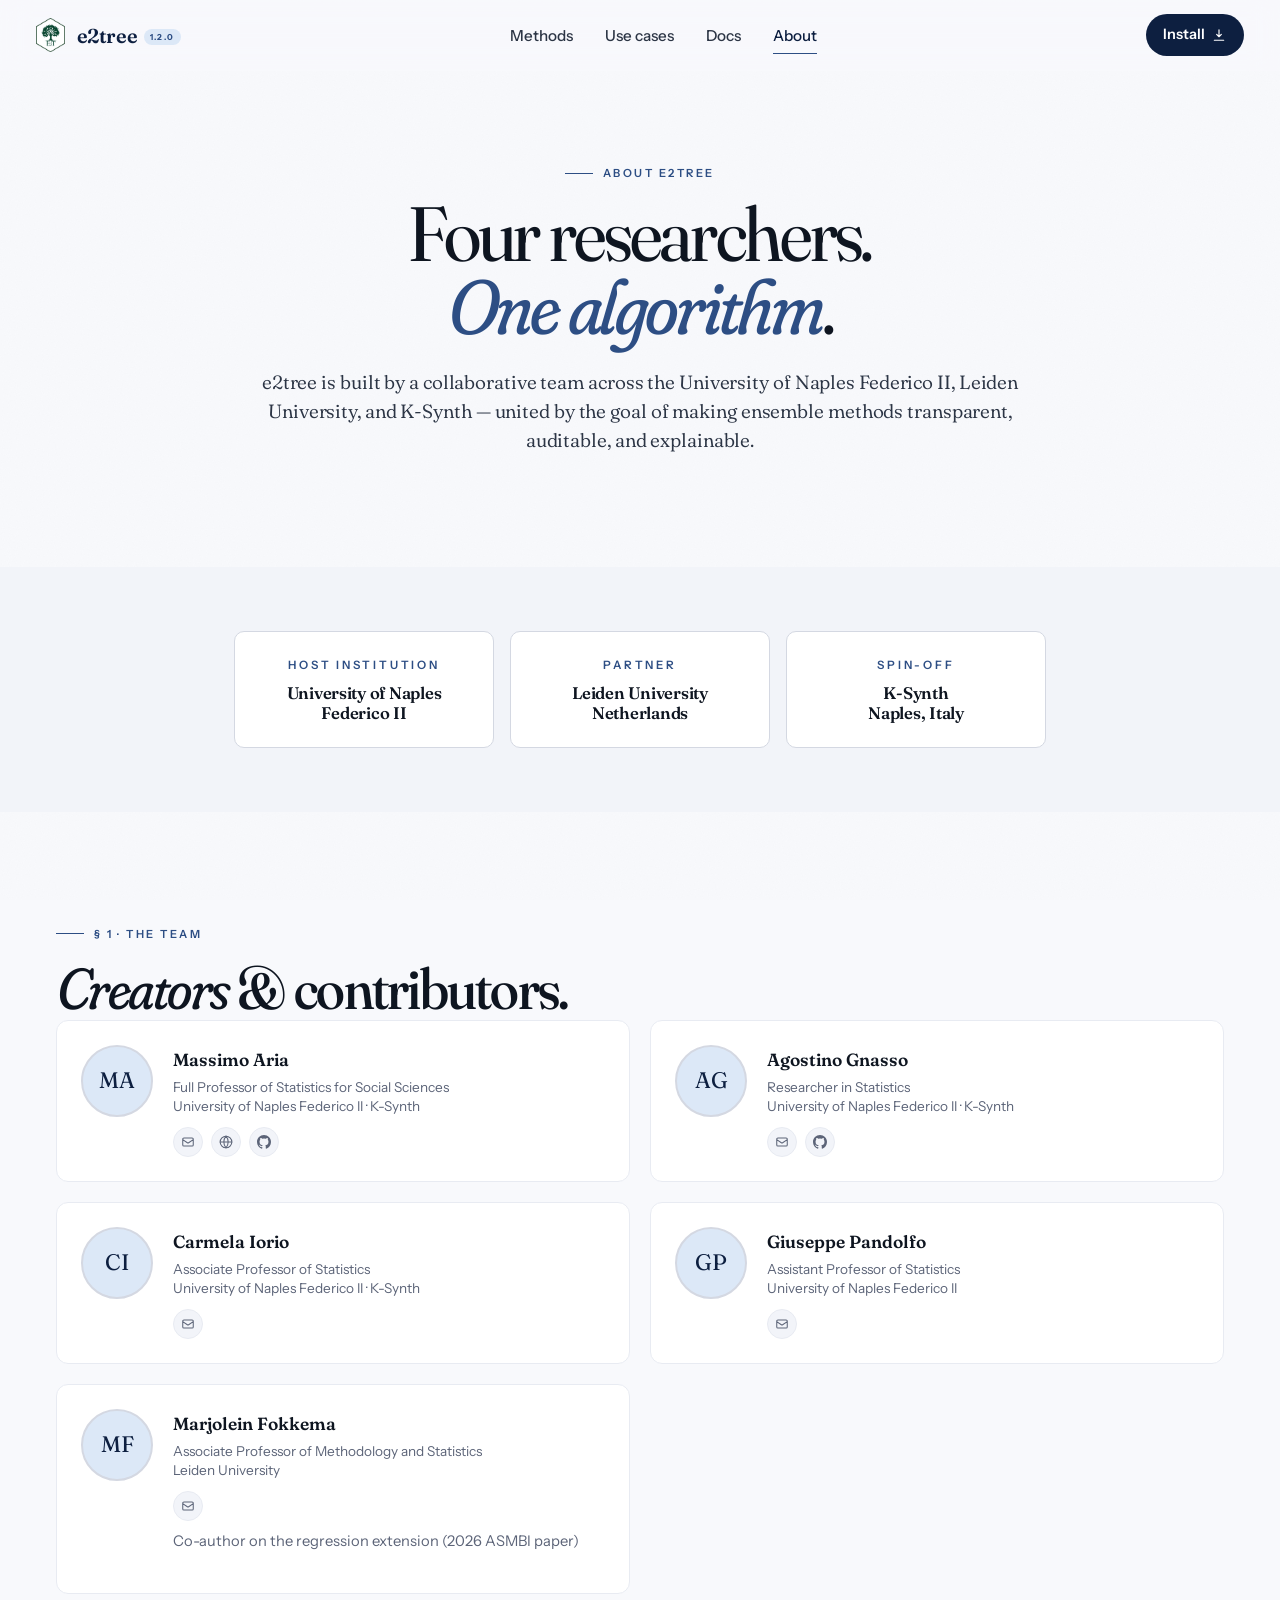
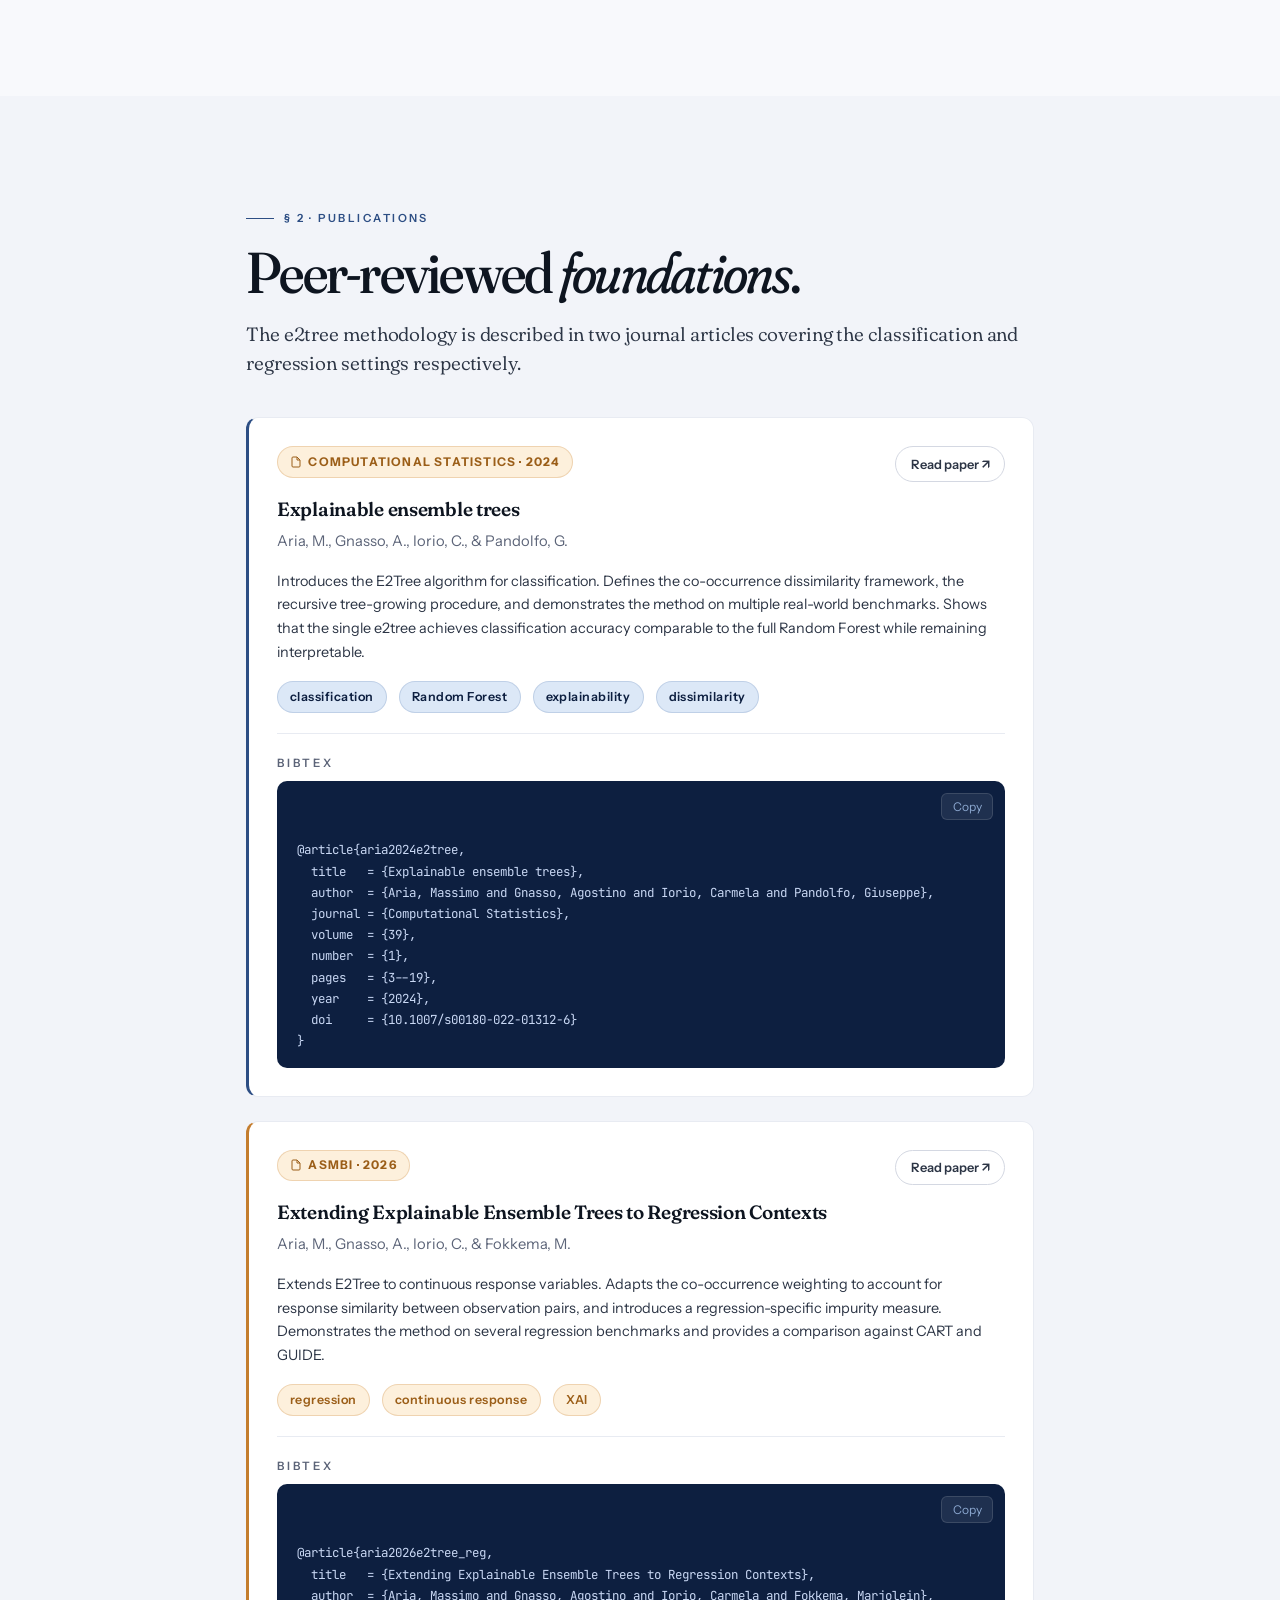
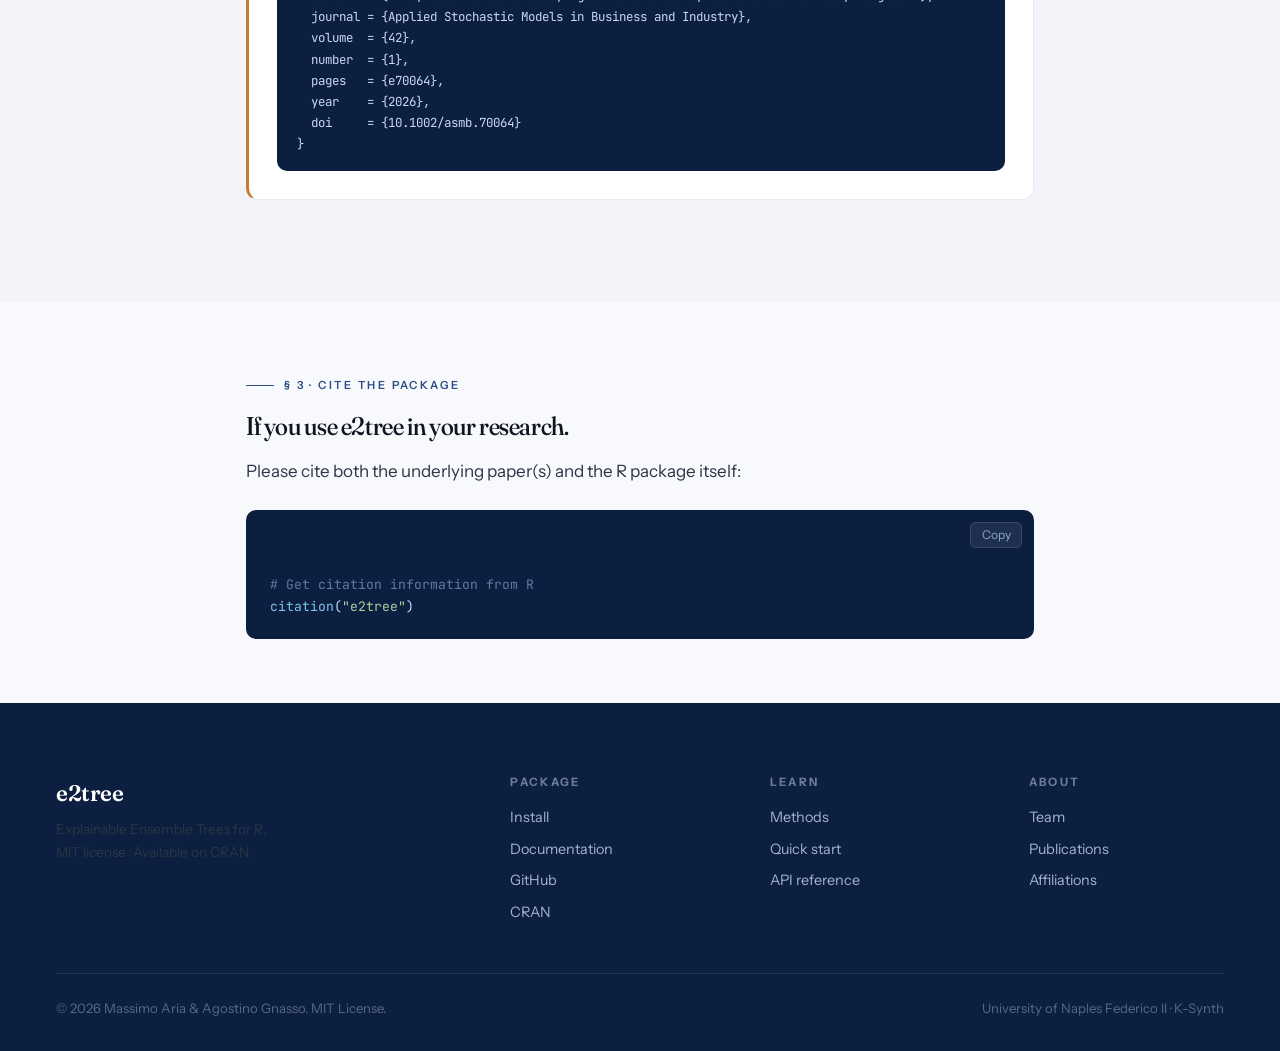
==== about.html @ 9efaf72e "Initial release — e2tree website v1.2.0" ====
<!DOCTYPE html>
<html lang="en">
<head>
  <meta charset="UTF-8">
  <meta name="viewport" content="width=device-width, initial-scale=1.0">
  <title>About · e2tree — Team &amp; Publications</title>
  <meta name="description" content="The team behind e2tree — researchers at the University of Naples Federico II, University of Campania, and K-Synth. Publications in Computational Statistics and ASMBI.">
  <link rel="icon" type="image/png" href="images/e2tree_logo.png">
  <link rel="preconnect" href="https://fonts.googleapis.com">
  <link rel="preconnect" href="https://fonts.gstatic.com" crossorigin>
  <link href="https://fonts.googleapis.com/css2?family=Fraunces:ital,opsz,wght,SOFT@0,9..144,300..700,0..100;1,9..144,300..700,0..100&family=Instrument+Sans:ital,wght@0,400..700;1,400..700&family=JetBrains+Mono:wght@400;500;600&display=swap" rel="stylesheet">
  <link rel="stylesheet" href="css/style.css">
</head>
<body>

<nav class="site-nav" aria-label="Primary">
  <div class="nav-inner">
    <a href="index.html" class="nav-brand">
      <img src="images/e2tree_logo.png" alt="e2tree logo">
      <span class="wordmark">e2tree<sup>1.2.0</sup></span>
    </a>
    <div class="nav-links">
      <a href="methods.html">Methods</a>
      <a href="usecases.html">Use cases</a>
      <a href="documentation.html">Docs</a>
      <a href="about.html">About</a>
    </div>
    <a href="documentation.html#install" class="nav-cta">
      Install
      <svg viewBox="0 0 24 24" fill="none" stroke="currentColor" stroke-width="2" stroke-linecap="round" stroke-linejoin="round"><path d="M12 3v12m0 0l-4-4m4 4l4-4M4 21h16"/></svg>
    </a>
    <button class="nav-burger" aria-label="Open menu" aria-expanded="false">
      <svg width="20" height="20" viewBox="0 0 24 24" fill="none" stroke="currentColor" stroke-width="2" stroke-linecap="round"><path d="M4 7h16M4 12h16M4 17h16"/></svg>
    </button>
  </div>
  <div class="mobile-menu" style="display:none">
    <a href="methods.html">Methods</a>
    <a href="usecases.html">Use cases</a>
    <a href="documentation.html">Docs</a>
    <a href="about.html">About</a>
    <a href="documentation.html#install">Install</a>
  </div>
</nav>

<!-- HERO -->
<section class="hero">
  <div class="container-narrow text-center">
    <span class="kicker fade-in" style="margin: 0 auto;">About e2tree</span>
    <h1 class="display-xl mt-4 fade-in">
      Four researchers.<br>
      <em class="italic-display" style="color:var(--e2-dark); font-weight:400">One algorithm</em>.
    </h1>
    <p class="lede mt-6 fade-in fade-in-delay-1">
      e2tree is built by a collaborative team across the University of Naples Federico&nbsp;II, Leiden University, and K-Synth &mdash; united by the goal of making ensemble methods transparent, auditable, and explainable.
    </p>
  </div>
</section>

<!-- AFFILIATIONS -->
<section id="affiliations" class="section-tight" style="background: var(--paper-warm);">
  <div class="container">
    <div style="display: flex; flex-wrap: wrap; gap: 1rem; justify-content: center;">
      <div class="card-outline text-center fade-in" style="flex: 0 1 260px;">
        <div class="eyebrow" style="color: var(--e2-dark);">Host institution</div>
        <h3 class="mt-2" style="font-family: var(--font-display); font-size: 1.05rem; font-variation-settings:'opsz' 30;">University of Naples<br>Federico II</h3>
      </div>
      <div class="card-outline text-center fade-in fade-in-delay-1" style="flex: 0 1 260px;">
        <div class="eyebrow" style="color: var(--e2-dark);">Partner</div>
        <h3 class="mt-2" style="font-family: var(--font-display); font-size: 1.05rem; font-variation-settings:'opsz' 30;">Leiden University<br>Netherlands</h3>
      </div>
      <div class="card-outline text-center fade-in fade-in-delay-2" style="flex: 0 1 260px;">
        <div class="eyebrow" style="color: var(--e2-dark);">Spin-off</div>
        <h3 class="mt-2" style="font-family: var(--font-display); font-size: 1.05rem; font-variation-settings:'opsz' 30;">K-Synth<br>Naples, Italy</h3>
      </div>
    </div>
  </div>
</section>

<!-- TEAM -->
<section>
  <div class="container">
    <span class="kicker fade-in">§ 1 · The team</span>
    <h2 class="display-lg mt-4 fade-in">
      <em class="italic-display" style="font-weight:400">Creators</em> &amp; contributors.
    </h2>

    <div class="grid grid-2 mt-10" style="gap: 1.25rem;">

      <!-- Massimo Aria -->
      <div class="person fade-in">
        <div class="person-avatar-placeholder">MA</div>
        <div>
          <div class="person-name">Massimo Aria</div>
          <div class="person-role">Full Professor of Statistics for Social Sciences<br>University of Naples Federico II · K-Synth</div>
          <div class="person-links">
            <a href="mailto:aria@unina.it" aria-label="Email">
              <svg viewBox="0 0 24 24" fill="none" stroke="currentColor" stroke-width="1.8" stroke-linecap="round"><path d="M3 8l7.89 5.26a2 2 0 002.22 0L21 8M5 19h14a2 2 0 002-2V7a2 2 0 00-2-2H5a2 2 0 00-2 2v10a2 2 0 002 2z"/></svg>
            </a>
            <a href="https://massimoaria.com" target="_blank" rel="noopener" aria-label="Website">
              <svg viewBox="0 0 24 24" fill="none" stroke="currentColor" stroke-width="1.8" stroke-linecap="round"><circle cx="12" cy="12" r="10"/><path d="M2 12h20M12 2a15.3 15.3 0 010 20M12 2a15.3 15.3 0 000 20"/></svg>
            </a>
            <a href="https://github.com/massimoaria" target="_blank" rel="noopener" aria-label="GitHub">
              <svg viewBox="0 0 24 24" fill="currentColor"><path d="M12 0C5.37 0 0 5.37 0 12c0 5.3 3.44 9.8 8.21 11.4.6.1.82-.26.82-.58v-2.17c-3.34.73-4.04-1.42-4.04-1.42-.55-1.39-1.33-1.76-1.33-1.76-1.09-.75.08-.73.08-.73 1.2.08 1.84 1.24 1.84 1.24 1.07 1.83 2.81 1.3 3.5 1 .11-.78.42-1.3.76-1.6-2.66-.3-5.47-1.33-5.47-5.93 0-1.31.47-2.38 1.24-3.22-.13-.3-.54-1.52.12-3.17 0 0 1.01-.32 3.3 1.23a11.5 11.5 0 016 0c2.29-1.55 3.3-1.23 3.3-1.23.66 1.65.25 2.87.12 3.17.77.84 1.24 1.91 1.24 3.22 0 4.61-2.81 5.62-5.48 5.92.43.37.82 1.1.82 2.22v3.29c0 .32.22.7.83.58C20.56 21.8 24 17.3 24 12 24 5.37 18.63 0 12 0z"/></svg>
            </a>
          </div>
        </div>
      </div>

      <!-- Agostino Gnasso -->
      <div class="person fade-in fade-in-delay-1">
        <div class="person-avatar-placeholder">AG</div>
        <div>
          <div class="person-name">Agostino Gnasso</div>
          <div class="person-role">Researcher in Statistics<br>University of Naples Federico II · K-Synth</div>
          <div class="person-links">
            <a href="mailto:gn.agostino@gmail.com" aria-label="Email">
              <svg viewBox="0 0 24 24" fill="none" stroke="currentColor" stroke-width="1.8" stroke-linecap="round"><path d="M3 8l7.89 5.26a2 2 0 002.22 0L21 8M5 19h14a2 2 0 002-2V7a2 2 0 00-2-2H5a2 2 0 00-2 2v10a2 2 0 002 2z"/></svg>
            </a>
            <a href="https://github.com/agostinognasso" target="_blank" rel="noopener" aria-label="GitHub">
              <svg viewBox="0 0 24 24" fill="currentColor"><path d="M12 0C5.37 0 0 5.37 0 12c0 5.3 3.44 9.8 8.21 11.4.6.1.82-.26.82-.58v-2.17c-3.34.73-4.04-1.42-4.04-1.42-.55-1.39-1.33-1.76-1.33-1.76-1.09-.75.08-.73.08-.73 1.2.08 1.84 1.24 1.84 1.24 1.07 1.83 2.81 1.3 3.5 1 .11-.78.42-1.3.76-1.6-2.66-.3-5.47-1.33-5.47-5.93 0-1.31.47-2.38 1.24-3.22-.13-.3-.54-1.52.12-3.17 0 0 1.01-.32 3.3 1.23a11.5 11.5 0 016 0c2.29-1.55 3.3-1.23 3.3-1.23.66 1.65.25 2.87.12 3.17.77.84 1.24 1.91 1.24 3.22 0 4.61-2.81 5.62-5.48 5.92.43.37.82 1.1.82 2.22v3.29c0 .32.22.7.83.58C20.56 21.8 24 17.3 24 12 24 5.37 18.63 0 12 0z"/></svg>
            </a>
          </div>
        </div>
      </div>

      <!-- Carmela Iorio -->
      <div class="person fade-in">
        <div class="person-avatar-placeholder">CI</div>
        <div>
          <div class="person-name">Carmela Iorio</div>
          <div class="person-role">Associate Professor of Statistics<br>University of Naples Federico II · K-Synth</div>
          <div class="person-links">
            <a href="#" aria-label="Email">
              <svg viewBox="0 0 24 24" fill="none" stroke="currentColor" stroke-width="1.8" stroke-linecap="round"><path d="M3 8l7.89 5.26a2 2 0 002.22 0L21 8M5 19h14a2 2 0 002-2V7a2 2 0 00-2-2H5a2 2 0 00-2 2v10a2 2 0 002 2z"/></svg>
            </a>
          </div>
        </div>
      </div>

      <!-- Giuseppe Pandolfo (classification paper) -->
      <div class="person fade-in fade-in-delay-1">
        <div class="person-avatar-placeholder">GP</div>
        <div>
          <div class="person-name">Giuseppe Pandolfo</div>
          <div class="person-role">Assistant Professor of Statistics<br>University of Naples Federico II</div>
          <div class="person-links">
            <a href="#" aria-label="Email">
              <svg viewBox="0 0 24 24" fill="none" stroke="currentColor" stroke-width="1.8" stroke-linecap="round"><path d="M3 8l7.89 5.26a2 2 0 002.22 0L21 8M5 19h14a2 2 0 002-2V7a2 2 0 00-2-2H5a2 2 0 00-2 2v10a2 2 0 002 2z"/></svg>
            </a>
          </div>
        </div>
      </div>

      <!-- Marjolein Fokkema (regression paper) -->
      <div class="person fade-in">
        <div class="person-avatar-placeholder">MF</div>
        <div>
          <div class="person-name">Marjolein Fokkema</div>
          <div class="person-role">Associate Professor of Methodology and Statistics<br>Leiden University</div>
          <div class="person-links">
            <a href="#" aria-label="Email">
              <svg viewBox="0 0 24 24" fill="none" stroke="currentColor" stroke-width="1.8" stroke-linecap="round"><path d="M3 8l7.89 5.26a2 2 0 002.22 0L21 8M5 19h14a2 2 0 002-2V7a2 2 0 00-2-2H5a2 2 0 00-2 2v10a2 2 0 002 2z"/></svg>
            </a>
          </div>
          <p class="small mt-2" style="color: var(--ink-muted);">Co-author on the regression extension (2026 ASMBI paper)</p>
        </div>
      </div>

    </div>
  </div>
</section>

<!-- PUBLICATIONS -->
<section id="papers" style="background: var(--paper-warm);">
  <div class="container-narrow">
    <span class="kicker fade-in">§ 2 · Publications</span>
    <h2 class="display-lg mt-4 fade-in">
      Peer-reviewed <em class="italic-display" style="font-weight:400">foundations</em>.
    </h2>
    <p class="lede mt-4 fade-in fade-in-delay-1">
      The e2tree methodology is described in two journal articles covering the classification and regression settings respectively.
    </p>

    <div style="margin-top: 2.5rem; display: flex; flex-direction: column; gap: 1.5rem;">

      <!-- Paper 1 -->
      <div class="card fade-in" style="border-left: 3px solid var(--e2-dark);">
        <div class="flex justify-between items-start" style="flex-wrap: wrap; gap: 1rem;">
          <span class="paper-badge">
            <svg width="12" height="12" viewBox="0 0 24 24" fill="none" stroke="currentColor" stroke-width="2"><path d="M14 2H6a2 2 0 0 0-2 2v16a2 2 0 0 0 2 2h12a2 2 0 0 0 2-2V8z"/><path d="M14 2v6h6"/></svg>
            Computational Statistics · 2024
          </span>
          <a href="https://doi.org/10.1007/s00180-022-01312-6" target="_blank" rel="noopener" class="btn btn-ghost" style="padding: .4rem .9rem; font-size: .8rem;">
            Read paper ↗
          </a>
        </div>
        <h3 class="mt-4" style="font-family: var(--font-display); font-size: 1.2rem; font-variation-settings:'opsz' 30, 'SOFT' 40;">Explainable ensemble trees</h3>
        <p class="mt-2" style="font-size: .92rem; color: var(--ink-muted);">Aria, M., Gnasso, A., Iorio, C., &amp; Pandolfo, G.</p>
        <p class="mt-3" style="font-size: .9rem;">
          Introduces the E2Tree algorithm for classification. Defines the co-occurrence dissimilarity framework, the recursive tree-growing procedure, and demonstrates the method on multiple real-world benchmarks. Shows that the single e2tree achieves classification accuracy comparable to the full Random Forest while remaining interpretable.
        </p>
        <div class="flex gap-3 mt-4" style="flex-wrap: wrap;">
          <span class="pill">classification</span>
          <span class="pill">Random Forest</span>
          <span class="pill">explainability</span>
          <span class="pill">dissimilarity</span>
        </div>
        <div style="margin-top: 1.25rem; padding-top: 1.25rem; border-top: 1px solid var(--rule-soft);">
          <div class="eyebrow">BibTeX</div>
          <div class="code-block" style="margin-top: .5rem; padding: 1rem 1.25rem; font-size: .78rem;">
            <button class="copy-btn">Copy</button>
@article{aria2024e2tree,
  title   = {Explainable ensemble trees},
  author  = {Aria, Massimo and Gnasso, Agostino and Iorio, Carmela and Pandolfo, Giuseppe},
  journal = {Computational Statistics},
  volume  = {39},
  number  = {1},
  pages   = {3--19},
  year    = {2024},
  doi     = {10.1007/s00180-022-01312-6}
}</div>
        </div>
      </div>

      <!-- Paper 2 -->
      <div class="card fade-in fade-in-delay-1" style="border-left: 3px solid var(--amber);">
        <div class="flex justify-between items-start" style="flex-wrap: wrap; gap: 1rem;">
          <span class="paper-badge">
            <svg width="12" height="12" viewBox="0 0 24 24" fill="none" stroke="currentColor" stroke-width="2"><path d="M14 2H6a2 2 0 0 0-2 2v16a2 2 0 0 0 2 2h12a2 2 0 0 0 2-2V8z"/><path d="M14 2v6h6"/></svg>
            ASMBI · 2026
          </span>
          <a href="#" target="_blank" rel="noopener" class="btn btn-ghost" style="padding: .4rem .9rem; font-size: .8rem;">
            Read paper ↗
          </a>
        </div>
        <h3 class="mt-4" style="font-family: var(--font-display); font-size: 1.2rem; font-variation-settings:'opsz' 30, 'SOFT' 40;">Extending Explainable Ensemble Trees to Regression Contexts</h3>
        <p class="mt-2" style="font-size: .92rem; color: var(--ink-muted);">Aria, M., Gnasso, A., Iorio, C., &amp; Fokkema, M.</p>
        <p class="mt-3" style="font-size: .9rem;">
          Extends E2Tree to continuous response variables. Adapts the co-occurrence weighting to account for response similarity between observation pairs, and introduces a regression-specific impurity measure. Demonstrates the method on several regression benchmarks and provides a comparison against CART and GUIDE.
        </p>
        <div class="flex gap-3 mt-4" style="flex-wrap: wrap;">
          <span class="pill pill-amber">regression</span>
          <span class="pill pill-amber">continuous response</span>
          <span class="pill pill-amber">XAI</span>
        </div>
        <div style="margin-top: 1.25rem; padding-top: 1.25rem; border-top: 1px solid var(--rule-soft);">
          <div class="eyebrow">BibTeX</div>
          <div class="code-block" style="margin-top: .5rem; padding: 1rem 1.25rem; font-size: .78rem;">
            <button class="copy-btn">Copy</button>
@article{aria2026e2tree_reg,
  title   = {Extending Explainable Ensemble Trees to Regression Contexts},
  author  = {Aria, Massimo and Gnasso, Agostino and Iorio, Carmela and Fokkema, Marjolein},
  journal = {Applied Stochastic Models in Business and Industry},
  volume  = {42},
  number  = {1},
  pages   = {e70064},
  year    = {2026},
  doi     = {10.1002/asmb.70064}
}</div>
        </div>
      </div>

    </div>
  </div>
</section>

<!-- CITE THE SOFTWARE -->
<section class="section-tight">
  <div class="container-narrow">
    <span class="kicker fade-in">§ 3 · Cite the package</span>
    <h2 class="display-sm mt-4 fade-in">If you use e2tree in your research.</h2>
    <p class="mt-4 fade-in fade-in-delay-1">Please cite both the underlying paper(s) and the R package itself:</p>
    <div class="code-block mt-6 fade-in fade-in-delay-2" style="font-size: .82rem; padding: 1.25rem 1.5rem;">
      <button class="copy-btn">Copy</button>
<span class="comment"># Get citation information from R</span>
<span class="fn">citation</span>(<span class="str">"e2tree"</span>)</div>
  </div>
</section>

<!-- FOOTER -->
<footer>
  <div class="container">
    <div class="footer-grid">
      <div class="footer-brand">
        <div class="wordmark">e2tree</div>
        <p class="footer-tagline">Explainable Ensemble Trees for R.<br>MIT license · Available on CRAN.</p>
      </div>
      <div class="footer-col">
        <h4>Package</h4>
        <ul>
          <li><a href="documentation.html#install">Install</a></li>
          <li><a href="documentation.html">Documentation</a></li>
          <li><a href="https://github.com/massimoaria/e2tree" target="_blank" rel="noopener">GitHub</a></li>
          <li><a href="https://cran.r-project.org/package=e2tree" target="_blank" rel="noopener">CRAN</a></li>
        </ul>
      </div>
      <div class="footer-col">
        <h4>Learn</h4>
        <ul>
          <li><a href="methods.html">Methods</a></li>
          <li><a href="documentation.html#quickstart">Quick start</a></li>
          <li><a href="documentation.html#api">API reference</a></li>
        </ul>
      </div>
      <div class="footer-col">
        <h4>About</h4>
        <ul>
          <li><a href="about.html">Team</a></li>
          <li><a href="#papers">Publications</a></li>
          <li><a href="#affiliations">Affiliations</a></li>
        </ul>
      </div>
    </div>
    <div class="footer-bottom">
      <span>&copy; 2026 Massimo Aria &amp; Agostino Gnasso. MIT License.</span>
      <span>University of Naples Federico II · K-Synth</span>
    </div>
  </div>
</footer>

<script src="js/main.js"></script>
</body>
</html>
---- css/style.css ----
/* ===========================================================
   e2tree — design system
   Scholarly editorial palette, distinct from TALL
   =========================================================== */

:root {
  /* Slate / indigo — e2tree signature */
  --e2: #4a6fa5;
  --e2-dark: #2d4e84;
  --e2-deep: #0d1f40;
  --e2-soft: #dce8f7;
  --e2-tint: #f0f5fc;

  /* Warm amber accent */
  --amber: #c47d2e;
  --amber-dark: #9b5e18;
  --amber-soft: #fdf0dc;
  --amber-tint: #fef8ee;

  /* Editorial neutrals */
  --ink: #0e1520;
  --ink-soft: #2c3545;
  --ink-muted: #5c6478;
  --rule: #d4d8e2;
  --rule-soft: #e8ebf2;

  /* Paper — cooler tone than TALL */
  --paper: #f8f9fc;
  --paper-warm: #f2f4f9;
  --paper-deep: #e4e8f0;
  --surface: #ffffff;

  /* Type */
  --font-display: "Fraunces", "Cormorant Garamond", Georgia, serif;
  --font-body: "Instrument Sans", "Figtree", -apple-system, BlinkMacSystemFont, sans-serif;
  --font-mono: "JetBrains Mono", "IBM Plex Mono", ui-monospace, monospace;

  --ease: cubic-bezier(.22,.61,.36,1);
}

/* ===========================================================
   RESET + BASE
   =========================================================== */
*, *::before, *::after { box-sizing: border-box; }

html {
  scroll-behavior: smooth;
  -webkit-font-smoothing: antialiased;
  -moz-osx-font-smoothing: grayscale;
  text-rendering: optimizeLegibility;
}

body {
  margin: 0;
  background: var(--paper);
  color: var(--ink);
  font-family: var(--font-body);
  font-size: 17px;
  line-height: 1.65;
  overflow-x: hidden;
}

body::before {
  content: "";
  position: fixed;
  inset: 0;
  pointer-events: none;
  z-index: 1;
  opacity: .25;
  mix-blend-mode: multiply;
  background-image: url("data:image/svg+xml;utf8,<svg xmlns='http://www.w3.org/2000/svg' width='220' height='220'><filter id='n'><feTurbulence type='fractalNoise' baseFrequency='0.85' numOctaves='2' stitchTiles='stitch'/><feColorMatrix values='0 0 0 0 0.05  0 0 0 0 0.08  0 0 0 0 0.15  0 0 0 0.05 0'/></filter><rect width='100%25' height='100%25' filter='url(%23n)'/></svg>");
}

main, section, nav, footer, header { position: relative; z-index: 2; }

img { max-width: 100%; height: auto; display: block; }

a { color: var(--e2-dark); text-decoration: none; transition: color .2s var(--ease); }
a:hover { color: var(--e2-deep); }

/* ===========================================================
   TYPOGRAPHY
   =========================================================== */
h1, h2, h3, h4 {
  font-family: var(--font-display);
  color: var(--ink);
  margin: 0;
  letter-spacing: -0.015em;
}

h1 { font-weight: 400; font-variation-settings: "opsz" 144, "SOFT" 30; line-height: 1.02; }
h2 { font-weight: 500; font-variation-settings: "opsz" 96, "SOFT" 40; line-height: 1.08; }
h3 { font-weight: 600; font-variation-settings: "opsz" 48, "SOFT" 50; line-height: 1.2; }
h4 { font-weight: 600; font-variation-settings: "opsz" 14, "SOFT" 50; line-height: 1.3; }

.display-xl {
  font-size: clamp(2.8rem, 6vw, 6rem);
  font-weight: 400;
  line-height: .95;
  letter-spacing: -0.035em;
}
.display-lg { font-size: clamp(2.2rem, 4.5vw, 4rem); line-height: 1.05; letter-spacing: -0.03em; }
.display-md { font-size: clamp(1.8rem, 3vw, 2.8rem); line-height: 1.1; letter-spacing: -0.02em; }
.display-sm { font-size: clamp(1.4rem, 2vw, 1.9rem); line-height: 1.2; }

.italic-display {
  font-style: italic;
  font-variation-settings: "opsz" 144, "SOFT" 100;
}

.kicker {
  display: inline-flex;
  align-items: center;
  gap: .6rem;
  font-family: var(--font-body);
  font-size: .7rem;
  font-weight: 600;
  letter-spacing: .22em;
  text-transform: uppercase;
  color: var(--e2-dark);
}
.kicker::before {
  content: "";
  width: 28px;
  height: 1px;
  background: var(--e2-dark);
}

.eyebrow {
  display: block;
  font-family: var(--font-body);
  font-size: .72rem;
  font-weight: 600;
  letter-spacing: .24em;
  text-transform: uppercase;
  color: var(--ink-muted);
  margin-bottom: .5rem;
}

.lede {
  font-family: var(--font-display);
  font-size: clamp(1.1rem, 1.5vw, 1.35rem);
  font-weight: 350;
  font-variation-settings: "opsz" 30, "SOFT" 50;
  line-height: 1.5;
  color: var(--ink-soft);
  letter-spacing: -0.005em;
}

p { margin: 0 0 1rem; color: var(--ink-soft); }
p.muted { color: var(--ink-muted); }
.small { font-size: .92rem; color: var(--ink-muted); }

.drop-cap::first-letter {
  font-family: var(--font-display);
  font-size: 4.5em;
  float: left;
  line-height: .85;
  padding: .18em .12em 0 0;
  color: var(--e2-deep);
  font-weight: 500;
  font-variation-settings: "opsz" 144, "SOFT" 30;
}

/* ===========================================================
   LAYOUT
   =========================================================== */
.container { max-width: 1240px; margin: 0 auto; padding: 0 clamp(1.25rem, 3vw, 2.25rem); }
.container-narrow { max-width: 860px; margin: 0 auto; padding: 0 clamp(1.25rem, 3vw, 2.25rem); }
.container-wide { max-width: 1480px; margin: 0 auto; padding: 0 clamp(1.25rem, 3vw, 2.25rem); }

.grid { display: grid; gap: clamp(1.5rem, 3vw, 2.5rem); }
.grid-2 { grid-template-columns: repeat(2, minmax(0, 1fr)); }
.grid-3 { grid-template-columns: repeat(3, minmax(0, 1fr)); }
.grid-4 { grid-template-columns: repeat(4, minmax(0, 1fr)); }
.grid-12 { grid-template-columns: repeat(12, minmax(0, 1fr)); }

@media (max-width: 960px) {
  .grid-2, .grid-3, .grid-4 { grid-template-columns: 1fr; }
  .grid-12 { grid-template-columns: repeat(6, minmax(0, 1fr)); }
}
@media (max-width: 640px) {
  .grid-12 { grid-template-columns: 1fr; }
}

.flex { display: flex; }
.flex-col { flex-direction: column; }
.items-center { align-items: center; }
.items-start { align-items: flex-start; }
.justify-center { justify-content: center; }
.justify-between { justify-content: space-between; }
.gap-2 { gap: .5rem; } .gap-3 { gap: .75rem; } .gap-4 { gap: 1rem; }
.gap-6 { gap: 1.5rem; } .gap-8 { gap: 2rem; }

.text-center { text-align: center; }

.mt-0 { margin-top: 0; } .mt-2 { margin-top: .5rem; } .mt-4 { margin-top: 1rem; }
.mt-6 { margin-top: 1.5rem; } .mt-8 { margin-top: 2rem; } .mt-12 { margin-top: 3rem; }
.mb-0 { margin-bottom: 0; } .mb-2 { margin-bottom: .5rem; } .mb-4 { margin-bottom: 1rem; }
.mb-6 { margin-bottom: 1.5rem; } .mb-8 { margin-bottom: 2rem; } .mb-12 { margin-bottom: 3rem; }

section { padding: clamp(4rem, 8vw, 7rem) 0; position: relative; }
.section-tight { padding: clamp(2.5rem, 5vw, 4rem) 0; }

/* ===========================================================
   NAVBAR
   =========================================================== */
.site-nav {
  position: fixed;
  inset: 0 0 auto 0;
  z-index: 50;
  background: rgba(248, 249, 252, 0.72);
  backdrop-filter: saturate(140%) blur(14px);
  -webkit-backdrop-filter: saturate(140%) blur(14px);
  border-bottom: 1px solid transparent;
  transition: background .35s var(--ease), border-color .35s var(--ease), box-shadow .35s var(--ease);
}
.site-nav.scrolled {
  background: rgba(248, 249, 252, 0.94);
  border-bottom-color: var(--rule);
  box-shadow: 0 8px 40px -30px rgba(13, 31, 64, 0.3);
}
.nav-rule { display: none; }
.nav-inner {
  max-width: 1480px;
  margin: 0 auto;
  padding: .9rem clamp(1.25rem, 3vw, 2.25rem);
  display: flex;
  align-items: center;
  justify-content: space-between;
  gap: 2rem;
}
.nav-brand {
  display: inline-flex;
  align-items: center;
  gap: .7rem;
  color: var(--ink);
}
.nav-brand img { height: 34px; width: auto; }
.nav-brand .wordmark {
  font-family: var(--font-display);
  font-weight: 600;
  font-size: 1.25rem;
  letter-spacing: -0.02em;
  color: var(--e2-deep);
}
.nav-brand .wordmark sup {
  font-size: .52rem;
  font-family: var(--font-body);
  font-weight: 700;
  letter-spacing: .15em;
  color: var(--e2-dark);
  background: var(--e2-soft);
  padding: .18rem .4rem;
  border-radius: 999px;
  margin-left: .4rem;
  vertical-align: middle;
}
.nav-links { display: flex; align-items: center; gap: 2rem; }
.nav-links a {
  color: var(--ink-soft);
  font-size: .95rem;
  font-weight: 500;
  position: relative;
  padding: .3rem 0;
}
.nav-links a::after {
  content: "";
  position: absolute;
  left: 0; right: 100%;
  bottom: -2px;
  height: 1px;
  background: var(--e2-dark);
  transition: right .3s var(--ease);
}
.nav-links a:hover { color: var(--e2-deep); }
.nav-links a:hover::after,
.nav-links a.active::after { right: 0; }
.nav-links a.active { color: var(--e2-deep); }

.nav-cta {
  display: inline-flex;
  align-items: center;
  gap: .45rem;
  font-size: .9rem;
  font-weight: 600;
  padding: .55rem 1.1rem;
  border-radius: 999px;
  background: var(--e2-deep);
  color: #fff;
  transition: background .2s var(--ease), transform .2s var(--ease);
}
.nav-cta:hover { background: var(--e2-dark); color: #fff; transform: translateY(-1px); }
.nav-cta svg { width: 14px; height: 14px; }

.nav-burger {
  display: none;
  background: none;
  border: none;
  cursor: pointer;
  color: var(--ink-soft);
  padding: .4rem;
}

.mobile-menu {
  padding: 1rem clamp(1.25rem, 3vw, 2.25rem);
  background: var(--paper);
  border-top: 1px solid var(--rule-soft);
  display: flex;
  flex-direction: column;
  gap: .2rem;
}
.mobile-menu a {
  padding: .6rem 0;
  font-weight: 500;
  color: var(--ink-soft);
  border-bottom: 1px solid var(--rule-soft);
  font-size: 1rem;
}

@media (max-width: 820px) {
  .nav-links { display: none; }
  .nav-burger { display: flex; }
  .nav-cta { display: none; }
}

/* ===========================================================
   HERO
   =========================================================== */
.hero {
  padding-top: clamp(6rem, 12vw, 10rem);
  padding-bottom: clamp(4rem, 8vw, 6rem);
}

/* ===========================================================
   BUTTONS
   =========================================================== */
.btn {
  display: inline-flex;
  align-items: center;
  gap: .5rem;
  padding: .85rem 1.6rem;
  border-radius: 999px;
  font-size: .95rem;
  font-weight: 600;
  font-family: var(--font-body);
  cursor: pointer;
  border: none;
  transition: all .2s var(--ease);
  text-decoration: none;
}
.btn svg { width: 16px; height: 16px; flex-shrink: 0; }

.btn-primary {
  background: var(--e2-deep);
  color: #fff;
}
.btn-primary:hover { background: var(--e2-dark); color: #fff; transform: translateY(-2px); box-shadow: 0 8px 20px -8px rgba(13,31,64,.4); }

.btn-amber {
  background: var(--amber);
  color: #fff;
}
.btn-amber:hover { background: var(--amber-dark); color: #fff; transform: translateY(-2px); box-shadow: 0 8px 20px -8px rgba(196,125,46,.35); }

.btn-ghost {
  background: transparent;
  color: var(--ink-soft);
  border: 1.5px solid var(--rule);
}
.btn-ghost:hover { border-color: var(--e2-dark); color: var(--e2-deep); transform: translateY(-1px); }

/* ===========================================================
   PILLS / TAGS
   =========================================================== */
.pill {
  display: inline-block;
  padding: .3rem .75rem;
  border-radius: 999px;
  font-size: .78rem;
  font-weight: 600;
  letter-spacing: .04em;
  background: var(--e2-soft);
  color: var(--e2-deep);
  border: 1px solid rgba(74, 111, 165, 0.2);
}
.pill-amber {
  background: var(--amber-soft);
  color: var(--amber-dark);
  border-color: rgba(196, 125, 46, 0.25);
}

/* ===========================================================
   CARDS
   =========================================================== */
.card {
  background: var(--surface);
  border: 1px solid var(--rule-soft);
  border-radius: 12px;
  padding: 1.75rem;
  transition: box-shadow .25s var(--ease), transform .25s var(--ease);
}
.card:hover { box-shadow: 0 12px 40px -20px rgba(13,31,64,.12); transform: translateY(-2px); }

.card-outline {
  background: var(--surface);
  border: 1.5px solid var(--rule);
  border-radius: 10px;
  padding: 1.5rem;
}

/* ===========================================================
   HERO STATS
   =========================================================== */
.hero-stats {
  display: grid;
  grid-template-columns: 1fr 1fr;
  gap: 1px;
  background: var(--rule);
  border: 1px solid var(--rule);
  border-radius: 14px;
  overflow: hidden;
}
.stat {
  background: var(--surface);
  padding: 1.5rem 1.75rem;
}
.stat:nth-child(1) { border-radius: 13px 0 0 0; }
.stat:nth-child(2) { border-radius: 0 13px 0 0; }
.stat:nth-child(3) { border-radius: 0 0 0 13px; }
.stat:nth-child(4) { border-radius: 0 0 13px 0; }
.stat-num {
  font-family: var(--font-display);
  font-size: clamp(2rem, 4vw, 2.8rem);
  font-weight: 500;
  line-height: 1;
  color: var(--e2-deep);
  font-variation-settings: "opsz" 80, "SOFT" 20;
  letter-spacing: -0.04em;
}
.stat-label {
  font-size: .9rem;
  font-weight: 600;
  color: var(--ink);
  margin-top: .35rem;
}
.stat-sub {
  font-size: .78rem;
  color: var(--ink-muted);
  margin-top: .2rem;
}

/* ===========================================================
   METHOD MODULES
   =========================================================== */
.module {
  display: flex;
  gap: 1.5rem;
  padding: 1.5rem 0;
  border-top: 1px solid var(--rule-soft);
  align-items: flex-start;
}
.module:last-child { border-bottom: 1px solid var(--rule-soft); }
.module-num {
  font-family: var(--font-mono);
  font-size: .78rem;
  font-weight: 600;
  color: var(--e2-dark);
  background: var(--e2-soft);
  padding: .3rem .55rem;
  border-radius: 6px;
  flex-shrink: 0;
  margin-top: .15rem;
  letter-spacing: .05em;
}
.module-title {
  font-family: var(--font-body);
  font-size: 1rem;
  font-weight: 700;
  color: var(--ink);
  margin: 0 0 .35rem;
}
.module-desc {
  font-size: .92rem;
  color: var(--ink-soft);
  margin: 0 0 .6rem;
}
.module-tags { display: flex; flex-wrap: wrap; gap: .4rem; }

/* ===========================================================
   FIGURES
   =========================================================== */
.figure {
  margin: 0;
  border: 1px solid var(--rule-soft);
  border-radius: 12px;
  overflow: hidden;
  background: var(--surface);
}
.figure img { cursor: zoom-in; transition: transform .4s var(--ease); }
.figure img:hover { transform: scale(1.01); }
.figcaption {
  padding: .9rem 1.25rem;
  font-size: .82rem;
  color: var(--ink-muted);
  border-top: 1px solid var(--rule-soft);
  line-height: 1.55;
}
.fig-frame {
  border: 1px solid var(--rule-soft);
  border-radius: 12px;
  overflow: hidden;
  background: var(--surface);
}

/* ===========================================================
   CODE BLOCK
   =========================================================== */
.code-block {
  background: var(--e2-deep);
  color: #c9d8f4;
  border-radius: 10px;
  padding: 1.5rem 1.75rem;
  font-family: var(--font-mono);
  font-size: .85rem;
  line-height: 1.7;
  overflow-x: auto;
  position: relative;
  white-space: pre;
}
.code-block .comment { color: #5f7a9e; }
.code-block .fn { color: #7cc5e8; }
.code-block .str { color: #a8d4a0; }
.code-block .num { color: #f0c484; }
.code-block .kw { color: #d4a8e0; }
.code-block .copy-btn {
  position: absolute;
  top: .75rem;
  right: .75rem;
  background: rgba(255,255,255,.08);
  border: 1px solid rgba(255,255,255,.12);
  color: #8ca8d0;
  font-family: var(--font-body);
  font-size: .75rem;
  padding: .3rem .65rem;
  border-radius: 6px;
  cursor: pointer;
  transition: background .2s;
}
.code-block .copy-btn:hover { background: rgba(255,255,255,.15); color: #c9d8f4; }

/* ===========================================================
   TIMELINE / WORKFLOW STEPS
   =========================================================== */
.step-list { list-style: none; padding: 0; margin: 0; }
.step-item {
  display: flex;
  gap: 1.5rem;
  padding: 1.5rem 0;
  border-top: 1px solid var(--rule-soft);
  align-items: flex-start;
}
.step-item:last-child { border-bottom: 1px solid var(--rule-soft); }
.step-badge {
  width: 36px;
  height: 36px;
  border-radius: 50%;
  background: var(--e2-deep);
  color: #fff;
  display: flex;
  align-items: center;
  justify-content: center;
  font-family: var(--font-mono);
  font-size: .78rem;
  font-weight: 700;
  flex-shrink: 0;
  margin-top: .1rem;
}
.step-title {
  font-weight: 700;
  color: var(--ink);
  font-size: 1rem;
  margin-bottom: .3rem;
}
.step-desc { font-size: .93rem; color: var(--ink-soft); margin: 0; }

/* ===========================================================
   PERSON CARDS
   =========================================================== */
.person {
  display: flex;
  gap: 1.25rem;
  align-items: flex-start;
  padding: 1.5rem;
  background: var(--surface);
  border: 1px solid var(--rule-soft);
  border-radius: 12px;
}
.person-avatar {
  width: 72px;
  height: 72px;
  border-radius: 50%;
  object-fit: cover;
  flex-shrink: 0;
  border: 2px solid var(--rule);
}
.person-avatar-placeholder {
  width: 72px;
  height: 72px;
  border-radius: 50%;
  background: var(--e2-soft);
  display: flex;
  align-items: center;
  justify-content: center;
  font-family: var(--font-display);
  font-size: 1.4rem;
  color: var(--e2-deep);
  flex-shrink: 0;
  border: 2px solid var(--rule);
}
.person-name {
  font-family: var(--font-display);
  font-weight: 600;
  font-variation-settings: "opsz" 30, "SOFT" 50;
  font-size: 1.1rem;
  color: var(--ink);
  margin-bottom: .25rem;
}
.person-role {
  font-size: .85rem;
  color: var(--ink-muted);
  line-height: 1.45;
}
.person-links {
  display: flex;
  gap: .5rem;
  margin-top: .6rem;
}
.person-links a {
  display: flex;
  align-items: center;
  justify-content: center;
  width: 30px;
  height: 30px;
  border-radius: 50%;
  background: var(--paper-warm);
  border: 1px solid var(--rule-soft);
  color: var(--ink-muted);
  transition: all .2s;
}
.person-links a:hover { background: var(--e2-soft); color: var(--e2-deep); border-color: var(--e2-soft); }
.person-links svg { width: 14px; height: 14px; }

/* ===========================================================
   CITATION BOX
   =========================================================== */
.citation {
  background: var(--surface);
  border: 1px solid var(--rule-soft);
  border-left: 3px solid var(--e2-dark);
  border-radius: 0 8px 8px 0;
  padding: 1.4rem 1.6rem;
  font-size: .9rem;
  color: var(--ink-soft);
  line-height: 1.7;
}
.citation strong { color: var(--ink); }
.citation a { color: var(--e2-dark); text-decoration: underline; text-decoration-color: rgba(74,111,165,.35); }

/* ===========================================================
   INTERACTIVE TREE VISUALIZER
   =========================================================== */
.tree-viz-wrap {
  background: var(--e2-deep);
  border-radius: 16px;
  padding: clamp(1.5rem, 4vw, 2.5rem);
  overflow: hidden;
  position: relative;
}
.tree-viz-label {
  font-family: var(--font-body);
  font-size: .7rem;
  font-weight: 700;
  letter-spacing: .18em;
  text-transform: uppercase;
  color: rgba(201,216,244,.5);
  margin-bottom: 1rem;
}
.tree-viz {
  width: 100%;
  display: block;
}

.forest-container {
  display: flex;
  gap: .5rem;
  align-items: flex-end;
  overflow: hidden;
}
.mini-tree {
  flex: 1;
  opacity: 0;
  transform: translateY(10px);
  transition: opacity .4s, transform .4s;
}
.mini-tree.show { opacity: 1; transform: none; }

/* Arrow between forest and e2tree */
.distill-arrow {
  display: flex;
  align-items: center;
  justify-content: center;
  gap: .75rem;
  padding: 1rem 0;
  color: rgba(201,216,244,.7);
  font-size: .8rem;
  font-weight: 600;
  letter-spacing: .08em;
}
.distill-arrow svg { width: 28px; height: 28px; animation: pulse-arrow 2s ease-in-out infinite; }

@keyframes pulse-arrow {
  0%, 100% { transform: translateX(0); opacity: .7; }
  50% { transform: translateX(4px); opacity: 1; }
}

/* The large e2tree SVG */
.e2tree-svg-wrap {
  opacity: 0;
  transform: scale(0.97);
  transition: opacity .6s .2s var(--ease), transform .6s .2s var(--ease);
}
.e2tree-svg-wrap.show { opacity: 1; transform: scale(1); }

/* node & edge styles inside SVG */
.tree-edge { stroke: rgba(201,216,244,.25); stroke-width: 1.5; fill: none; }
.tree-node-inner { stroke: rgba(201,216,244,.4); stroke-width: 1.2; fill: rgba(74,111,165,.35); }
.tree-node-leaf { fill: rgba(196,125,46,.45); stroke: rgba(240,180,100,.5); stroke-width: 1.2; }
.tree-node-text { fill: #c9d8f4; font-family: "JetBrains Mono", monospace; font-size: 9px; text-anchor: middle; dominant-baseline: middle; }
.tree-node-text-sm { font-size: 7.5px; }

/* highlight on hover */
.tree-node-inner:hover, .tree-node-leaf:hover { filter: brightness(1.3); cursor: default; }

/* ===========================================================
   INTERACTIVE DEMO CONTROLS
   =========================================================== */
.demo-controls {
  display: flex;
  flex-wrap: wrap;
  gap: .6rem;
  margin-top: 1rem;
}
.demo-btn {
  padding: .45rem 1rem;
  border-radius: 999px;
  background: rgba(255,255,255,.08);
  border: 1px solid rgba(255,255,255,.15);
  color: rgba(201,216,244,.8);
  font-family: var(--font-body);
  font-size: .8rem;
  font-weight: 600;
  cursor: pointer;
  transition: all .2s;
}
.demo-btn:hover, .demo-btn.active { background: var(--e2); border-color: var(--e2); color: #fff; }

/* ===========================================================
   VERSION TAG
   =========================================================== */
.version-tag {
  display: inline-flex;
  align-items: center;
  gap: .5rem;
  font-size: .8rem;
  font-weight: 600;
  color: var(--e2-dark);
  background: var(--e2-tint);
  border: 1px solid var(--e2-soft);
  padding: .3rem .8rem;
  border-radius: 999px;
}
.version-tag .dot {
  width: 6px;
  height: 6px;
  border-radius: 50%;
  background: var(--e2-dark);
  animation: blink 2.5s ease-in-out infinite;
}
@keyframes blink { 0%, 100% { opacity: 1; } 50% { opacity: .3; } }

/* ===========================================================
   PAPER / PUBLICATION SECTION
   =========================================================== */
.paper-badge {
  display: inline-flex;
  align-items: center;
  gap: .4rem;
  font-size: .75rem;
  font-weight: 700;
  letter-spacing: .1em;
  text-transform: uppercase;
  color: var(--amber-dark);
  background: var(--amber-soft);
  border: 1px solid rgba(196,125,46,.25);
  padding: .3rem .75rem;
  border-radius: 999px;
}

/* ===========================================================
   FOOTER
   =========================================================== */
footer {
  background: var(--e2-deep);
  color: rgba(201, 216, 244, 0.7);
  padding: clamp(3rem, 6vw, 4.5rem) 0 2rem;
}
footer a { color: rgba(201, 216, 244, 0.8); }
footer a:hover { color: #fff; }
.footer-brand .wordmark {
  font-family: var(--font-display);
  font-size: 1.4rem;
  font-weight: 600;
  color: #fff;
  letter-spacing: -0.02em;
}
.footer-tagline { font-size: .85rem; margin-top: .4rem; }
.footer-col h4 {
  font-family: var(--font-body);
  font-size: .72rem;
  font-weight: 700;
  letter-spacing: .2em;
  text-transform: uppercase;
  color: rgba(201,216,244,.5);
  margin-bottom: 1rem;
}
.footer-col ul { list-style: none; padding: 0; margin: 0; display: flex; flex-direction: column; gap: .5rem; }
.footer-col li { font-size: .9rem; }
.footer-bottom {
  margin-top: 3rem;
  padding-top: 1.5rem;
  border-top: 1px solid rgba(201,216,244,.1);
  font-size: .82rem;
  color: rgba(201,216,244,.4);
  display: flex;
  justify-content: space-between;
  flex-wrap: wrap;
  gap: .75rem;
}
.footer-grid {
  display: grid;
  grid-template-columns: 2fr 1fr 1fr 1fr;
  gap: clamp(2rem, 5vw, 4rem);
}
@media (max-width: 820px) {
  .footer-grid { grid-template-columns: 1fr 1fr; }
}
@media (max-width: 500px) {
  .footer-grid { grid-template-columns: 1fr; }
}

/* ===========================================================
   FADE IN ANIMATIONS
   =========================================================== */
.fade-in {
  opacity: 0;
  transform: translateY(18px);
  transition: opacity .65s var(--ease), transform .65s var(--ease);
}
.fade-in.visible { opacity: 1; transform: none; }
.fade-in-delay-1 { transition-delay: .1s; }
.fade-in-delay-2 { transition-delay: .2s; }
.fade-in-delay-3 { transition-delay: .3s; }

/* ===========================================================
   LIGHTBOX
   =========================================================== */
.lightbox {
  position: fixed;
  inset: 0;
  z-index: 200;
  background: rgba(13, 31, 64, 0.88);
  backdrop-filter: blur(10px);
  display: flex;
  align-items: center;
  justify-content: center;
  padding: 2rem;
  opacity: 0;
  pointer-events: none;
  transition: opacity .3s var(--ease);
}
.lightbox.open { opacity: 1; pointer-events: all; }
body.lightbox-open { overflow: hidden; }
.lightbox-content {
  max-width: min(90vw, 1000px);
  max-height: 85vh;
  display: flex;
  flex-direction: column;
  background: var(--surface);
  border-radius: 12px;
  overflow: hidden;
}
.lightbox-content img { width: 100%; max-height: 70vh; object-fit: contain; }
.lightbox-caption { padding: .9rem 1.25rem; font-size: .82rem; color: var(--ink-muted); }
.lightbox-close {
  position: fixed;
  top: 1.5rem;
  right: 1.5rem;
  background: rgba(255,255,255,.12);
  border: 1px solid rgba(255,255,255,.2);
  border-radius: 50%;
  width: 40px; height: 40px;
  display: flex; align-items: center; justify-content: center;
  cursor: pointer;
  color: #fff;
  transition: background .2s;
}
.lightbox-close svg { width: 18px; height: 18px; }
.lightbox-close:hover { background: rgba(255,255,255,.2); }
.lightbox-hint { position: fixed; bottom: 1.5rem; left: 50%; transform: translateX(-50%); font-size: .78rem; color: rgba(255,255,255,.45); }
.lightbox-hint kbd { background: rgba(255,255,255,.15); padding: .1rem .4rem; border-radius: 4px; font-family: var(--font-mono); }

/* ===========================================================
   UTILITY
   =========================================================== */
.sec-sep { width: 40px; height: 2px; background: var(--e2-dark); margin: 1.25rem 0; display: block; border: none; }
.divider { border: none; border-top: 1px solid var(--rule-soft); margin: 0; }
.hero-grid { display: grid; grid-template-columns: 1fr 480px; gap: clamp(2rem, 5vw, 5rem); align-items: center; }
@media (max-width: 1024px) { .hero-grid { grid-template-columns: 1fr; } .hero-stats { max-width: 520px; } }

/* ===========================================================
   MATH EQUATIONS (KaTeX)
   =========================================================== */
.math-block {
  background: var(--surface);
  border: 1px solid var(--rule-soft);
  border-radius: 10px;
  padding: 1.25rem 1.75rem;
  margin: 1.5rem 0;
  overflow-x: auto;
  text-align: center;
}
.math-block .katex { font-size: 1.15em; }
.math-inline .katex { font-size: 1em; }
.math-block + p { margin-top: 0; }

/* ===========================================================
   CANVAS EXPLAIN PANEL
   =========================================================== */
#tree-explain {
  display: none;
  background: #0c1a30;
  border: 1px solid rgba(124,197,232,0.25);
  border-radius: 10px;
  padding: 1.1rem 1.4rem;
  margin-top: .75rem;
  font-size: .88rem;
  line-height: 1.6;
  transition: opacity .3s;
  opacity: 0;
}
#tree-explain.active { display: block; opacity: 1; }
.explain-rule { color: rgba(200,225,255,0.92); margin-bottom: .4rem; font-family: var(--font-mono); font-size: .82rem; }
.explain-label { font-size: .65rem; font-weight: 700; letter-spacing: .15em; text-transform: uppercase; color: rgba(124,197,232,0.8); display: block; margin-bottom: .2rem; }
.explain-verdict { font-family: var(--font-display); font-size: 1.1rem; font-weight: 600; font-variation-settings: "opsz" 30; margin: .5rem 0; }
.explain-detail { color: rgba(201,220,248,0.88); font-size: .85rem; margin: 0; }

/* ===========================================================
   USE CASES PAGE
   =========================================================== */

/* SVG interactive tree */
.uc-tree-container {
  background: var(--e2-deep);
  border-radius: 16px;
  padding: clamp(1.5rem, 3vw, 2.5rem);
  overflow-x: auto;
}
#uc-tree-svg {
  display: block;
  width: 100%;
  min-width: 700px;
  height: auto;
}

/* SVG element styles (applied via JS class toggling) */
.tree-edge {
  stroke: rgba(74,111,165,0.4);
  stroke-width: 1.5;
  fill: none;
  transition: stroke .25s, stroke-width .25s;
}
.tree-edge.edge-active {
  stroke: rgba(124,197,232,0.9);
  stroke-width: 2.5;
  filter: drop-shadow(0 0 4px rgba(124,197,232,0.6));
}

.tree-node-g .node-rect-internal {
  fill: rgba(22,50,100,0.85);
  stroke: rgba(100,150,220,0.5);
  stroke-width: 1.2;
  transition: fill .2s, filter .2s;
}
.tree-node-g:hover .node-rect-internal,
.tree-node-g.node-active .node-rect-internal {
  fill: rgba(40,80,150,0.95);
  stroke: rgba(124,197,232,0.9);
  stroke-width: 1.8;
  filter: drop-shadow(0 0 8px rgba(124,197,232,0.4));
}

.node-leaf-low { fill: rgba(18,80,50,0.85); stroke: rgba(60,200,100,0.6); stroke-width: 1.2; transition: filter .2s, stroke-width .2s; }
.node-leaf-high { fill: rgba(80,18,18,0.85); stroke: rgba(220,70,60,0.6); stroke-width: 1.2; transition: filter .2s, stroke-width .2s; }
.node-leaf-mod  { fill: rgba(90,60,10,0.85); stroke: rgba(230,160,40,0.6); stroke-width: 1.2; transition: filter .2s, stroke-width .2s; }

.leaf-node:hover .node-leaf-low,
.tree-node-g.node-active .node-leaf-low { filter: drop-shadow(0 0 8px rgba(60,200,100,0.5)); stroke-width: 2; }
.leaf-node:hover .node-leaf-high,
.tree-node-g.node-active .node-leaf-high { filter: drop-shadow(0 0 8px rgba(220,70,60,0.5)); stroke-width: 2; }
.leaf-node:hover .node-leaf-mod,
.tree-node-g.node-active .node-leaf-mod  { filter: drop-shadow(0 0 8px rgba(230,160,40,0.5)); stroke-width: 2; }

.node-text-main { fill: #d4e8f8; font-family: "Instrument Sans", sans-serif; font-size: 11px; font-weight: 700; text-anchor: middle; dominant-baseline: middle; pointer-events: none; }
.node-text-sub  { fill: rgba(180,210,240,0.65); font-family: "JetBrains Mono", monospace; font-size: 9px; text-anchor: middle; dominant-baseline: middle; pointer-events: none; }
.node-text-leaf { fill: #ffffff; font-family: "Instrument Sans", sans-serif; font-size: 10.5px; font-weight: 700; text-anchor: middle; dominant-baseline: middle; pointer-events: none; }
.node-text-leaf-sub { font-size: 8px; font-weight: 400; fill: rgba(255,255,255,0.6); font-family: "JetBrains Mono", monospace; text-anchor: middle; dominant-baseline: middle; pointer-events: none; }
.edge-label { fill: rgba(140,170,210,0.55); font-family: "Instrument Sans", sans-serif; font-size: 8px; font-weight: 700; text-anchor: middle; pointer-events: none; }
.edge-label.active { fill: rgba(180,220,255,0.9); }

/* Profile buttons */
.profile-btn {
  padding: .55rem 1.1rem;
  border-radius: 999px;
  background: rgba(255,255,255,.06);
  border: 1.5px solid rgba(255,255,255,.12);
  color: rgba(201,216,244,.75);
  font-family: var(--font-body);
  font-size: .82rem;
  font-weight: 600;
  cursor: pointer;
  transition: all .2s;
  white-space: nowrap;
}
.profile-btn:hover { background: rgba(74,111,165,.3); border-color: rgba(124,197,232,.4); color: #fff; }
.profile-btn.active { background: var(--e2); border-color: var(--e2); color: #fff; }
.profile-btn.high-risk.active { background: rgba(180,50,40,.7); border-color: rgba(220,80,60,.7); }
.profile-btn.mod-risk.active  { background: rgba(150,100,20,.7); border-color: rgba(230,160,40,.7); }

/* Explain panel for use cases — targets all three IDs */
[id^="uc-explain-panel"] {
  background: #0c1a30;
  border: 1px solid rgba(124,197,232,0.22);
  border-radius: 12px;
  padding: 1.5rem 1.75rem;
  min-height: 120px;
  transition: opacity .3s;
  opacity: 0;
  margin-top: 1rem;
}
[id^="uc-explain-panel"].active { opacity: 1; }
.uc-panel-label { font-size: .65rem; font-weight: 700; letter-spacing: .18em; text-transform: uppercase; color: rgba(124,197,232,0.8); display: block; margin-bottom: .3rem; }
.uc-panel-rule { font-family: var(--font-mono); font-size: .84rem; color: rgba(200,225,255,0.92); margin-bottom: .75rem; }
.uc-panel-verdict {
  display: inline-block;
  font-family: var(--font-display);
  font-size: 1.15rem;
  font-weight: 600;
  font-variation-settings: "opsz" 30;
  padding: .3rem .9rem;
  border-radius: 999px;
  border: 1px solid;
  margin-bottom: .75rem;
}
.uc-panel-detail { font-size: .88rem; color: rgba(201,220,248,0.88); margin: 0; line-height: 1.65; }

/* Case study cards */
.case-badge {
  display: inline-flex;
  align-items: center;
  gap: .4rem;
  font-size: .72rem;
  font-weight: 700;
  letter-spacing: .12em;
  text-transform: uppercase;
  padding: .28rem .7rem;
  border-radius: 999px;
  background: var(--e2-soft);
  color: var(--e2-deep);
  border: 1px solid rgba(74,111,165,.25);
  margin-bottom: 1rem;
  display: inline-flex;
}
.case-badge.amber { background: var(--amber-soft); color: var(--amber-dark); border-color: rgba(196,125,46,.3); }
.case-badge.slate { background: #eee8f8; color: #4a2a80; border-color: rgba(100,60,180,.25); }

/* Comparison table */
.compare-table { width: 100%; border-collapse: collapse; font-size: .9rem; margin-top: 1.5rem; }
.compare-table th {
  text-align: left;
  padding: .7rem 1rem;
  font-size: .7rem;
  font-weight: 700;
  letter-spacing: .18em;
  text-transform: uppercase;
  color: var(--ink-muted);
  border-bottom: 2px solid var(--rule);
  background: var(--paper-warm);
}
.compare-table th:first-child { border-radius: 8px 0 0 0; }
.compare-table th:last-child { border-radius: 0 8px 0 0; }
.compare-table td { padding: .75rem 1rem; border-bottom: 1px solid var(--rule-soft); color: var(--ink-soft); vertical-align: middle; }
.compare-table tr:last-child td { border-bottom: none; }
.compare-table tr:hover td { background: var(--e2-tint); }
.compare-table td:first-child { font-weight: 700; color: var(--ink); }
.check { color: #22aa66; font-size: 1.1rem; }
.cross { color: #cc4433; font-size: 1.1rem; }
.partial { color: #cc8822; font-size: 1.1rem; }
.hl-row td { background: var(--e2-tint); border-left: 3px solid var(--e2-dark); }
.hl-row td:first-child { color: var(--e2-deep); }

/* Step annotation (use cases inline steps) */
.annotated-step {
  display: grid;
  grid-template-columns: 40px 1fr;
  gap: 1.25rem;
  align-items: start;
  margin-bottom: 1.5rem;
}
.annotated-step:last-child { margin-bottom: 0; }
.step-dot {
  width: 40px;
  height: 40px;
  border-radius: 50%;
  background: var(--e2-deep);
  border: 2px solid var(--e2-dark);
  display: flex;
  align-items: center;
  justify-content: center;
  font-family: var(--font-mono);
  font-size: .75rem;
  font-weight: 700;
  color: #7cc5e8;
  flex-shrink: 0;
}
.step-dot.done { background: rgba(22,90,60,.6); border-color: rgba(60,200,100,.6); color: #80f0b0; }
.step-dot.warn { background: rgba(90,60,10,.6); border-color: rgba(230,160,40,.6); color: #ffd070; }

/* Viz label top of canvas */
#viz-label {
  font-family: var(--font-body);
  font-size: .68rem;
  font-weight: 700;
  letter-spacing: .18em;
  text-transform: uppercase;
  color: rgba(201,216,244,.45);
  margin-bottom: .75rem;
}
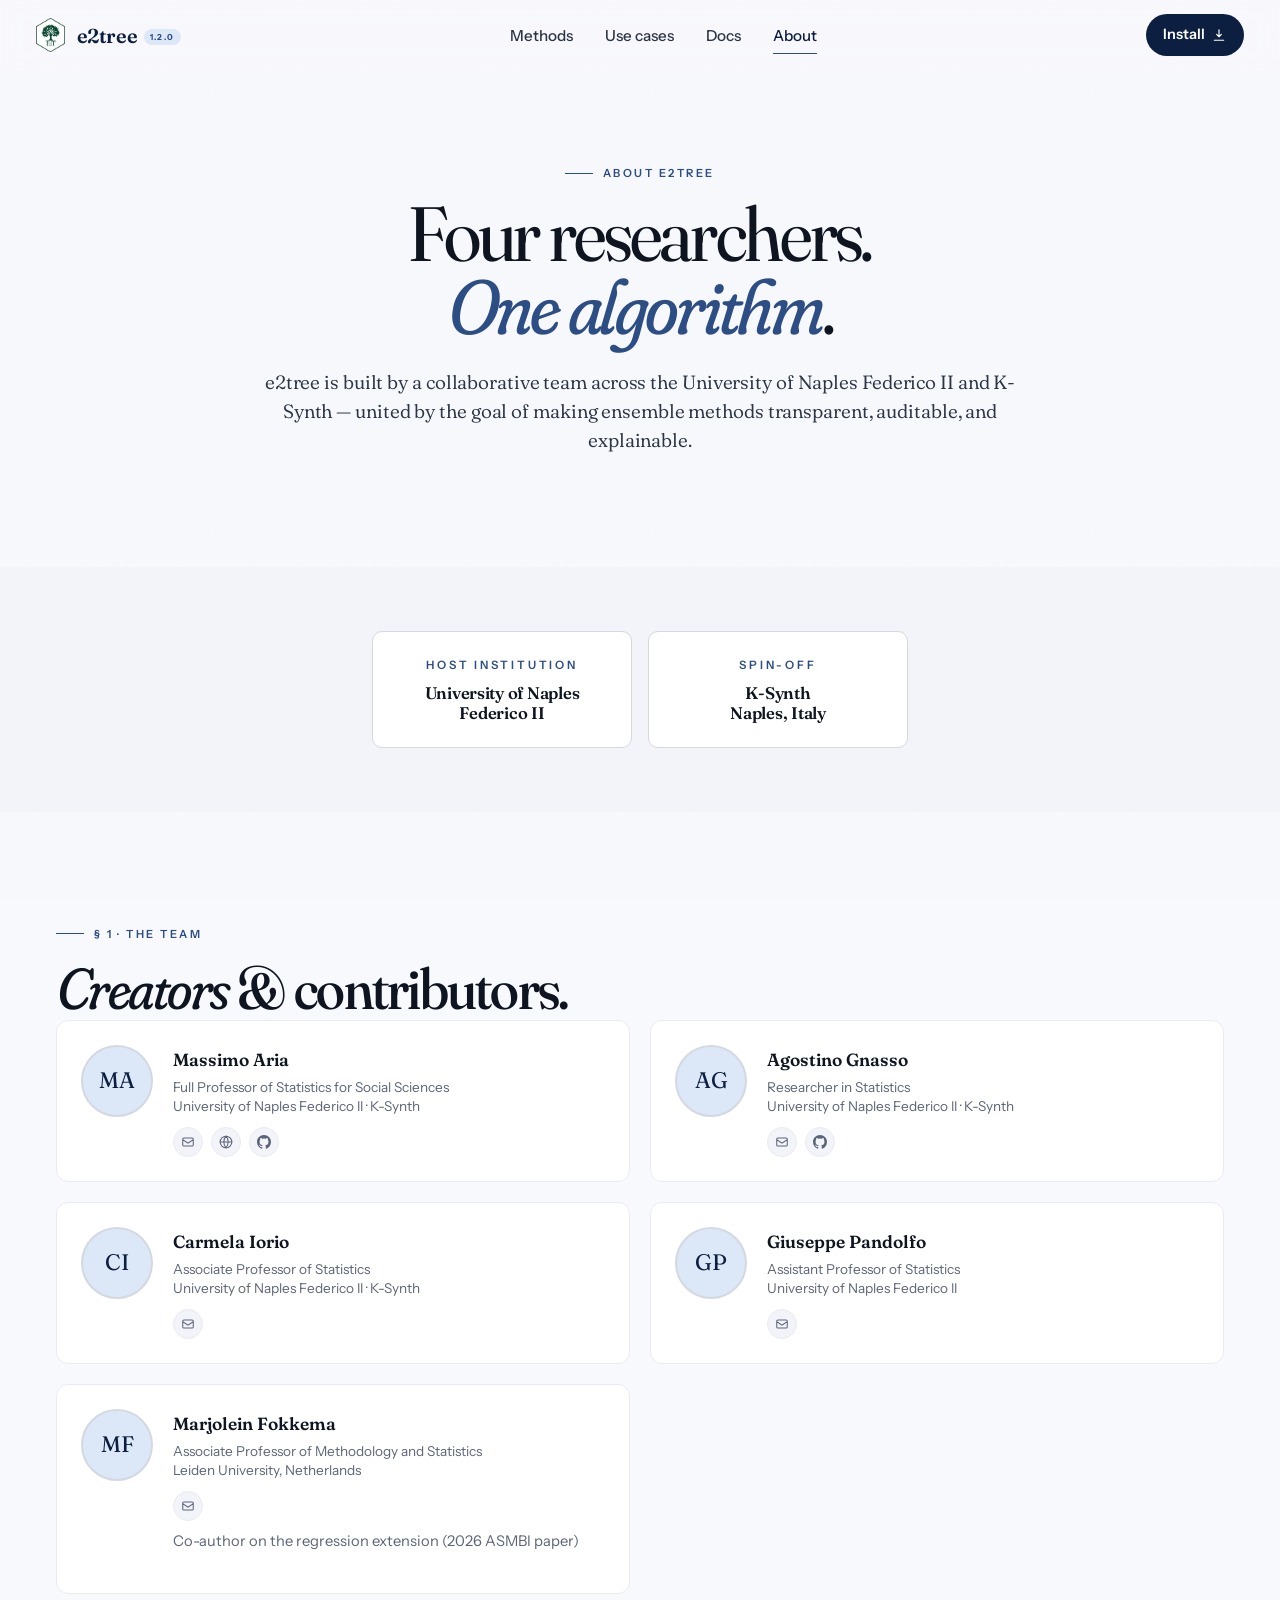
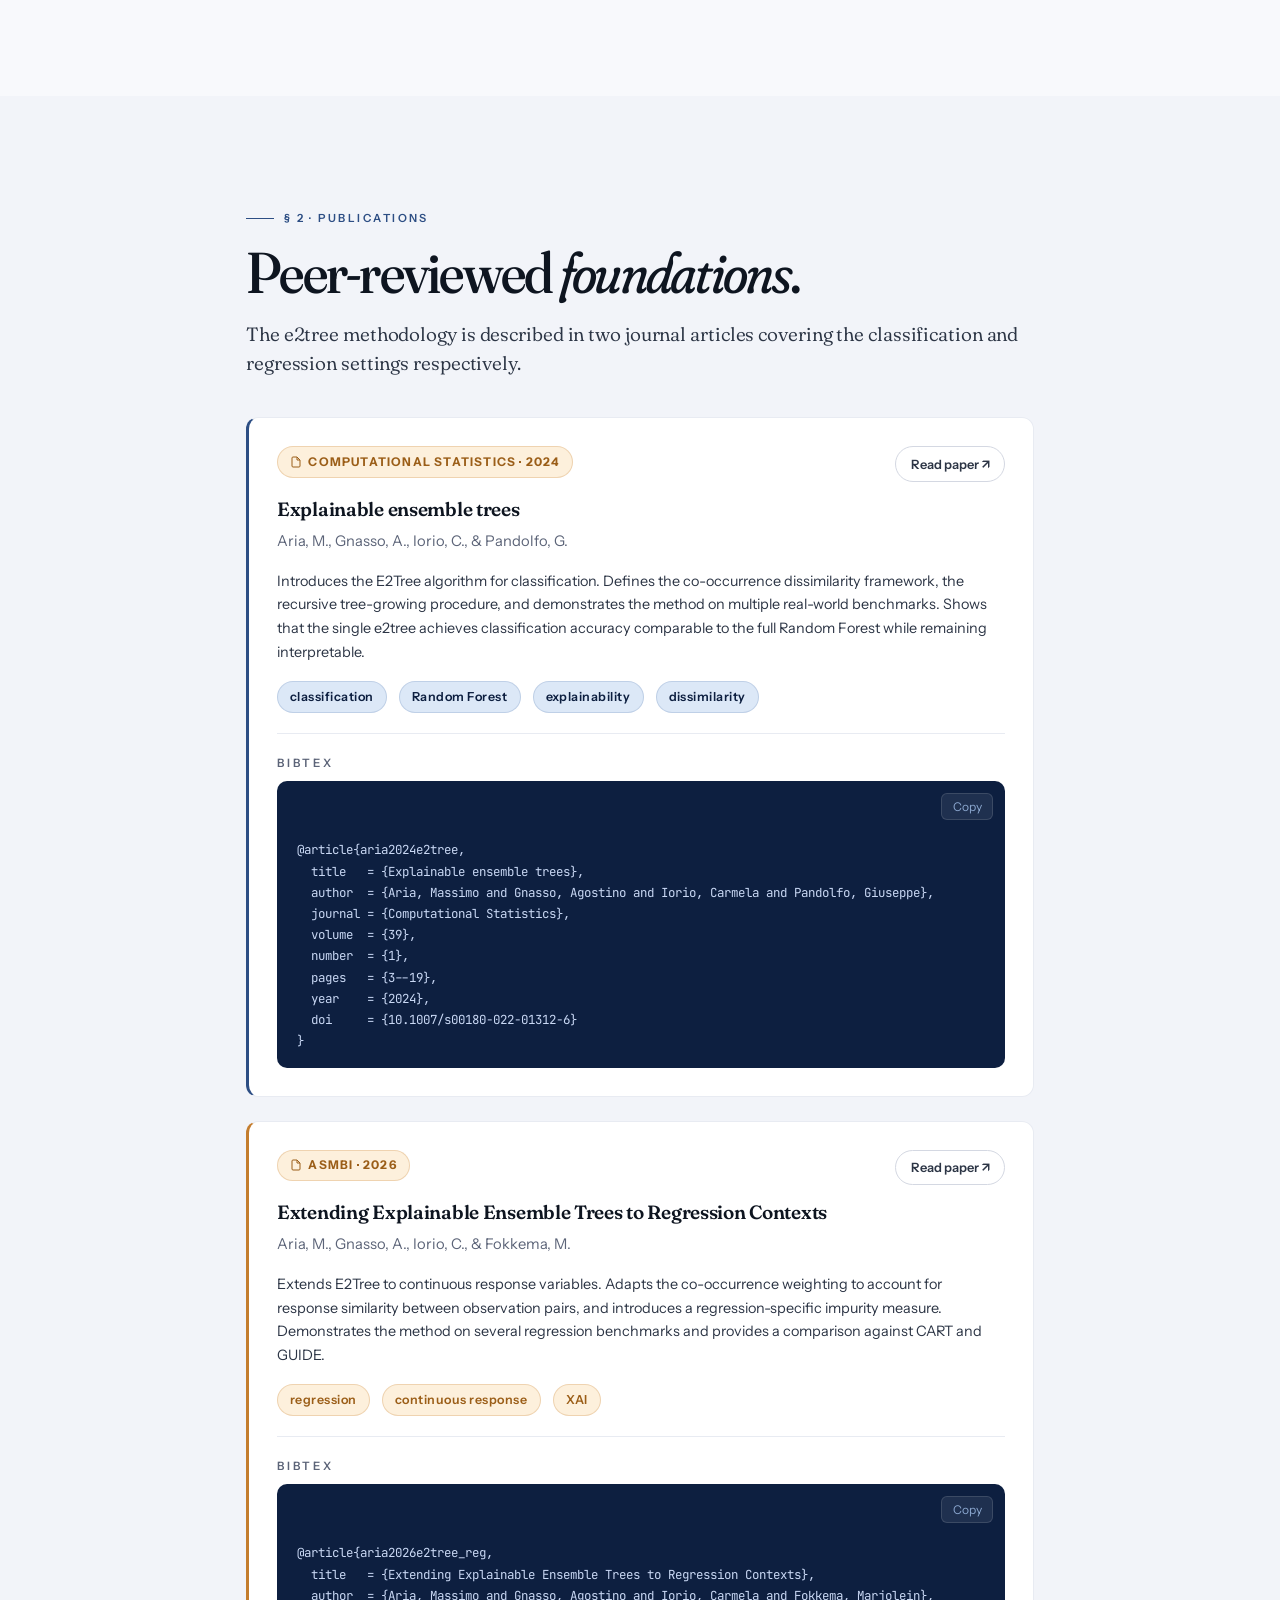
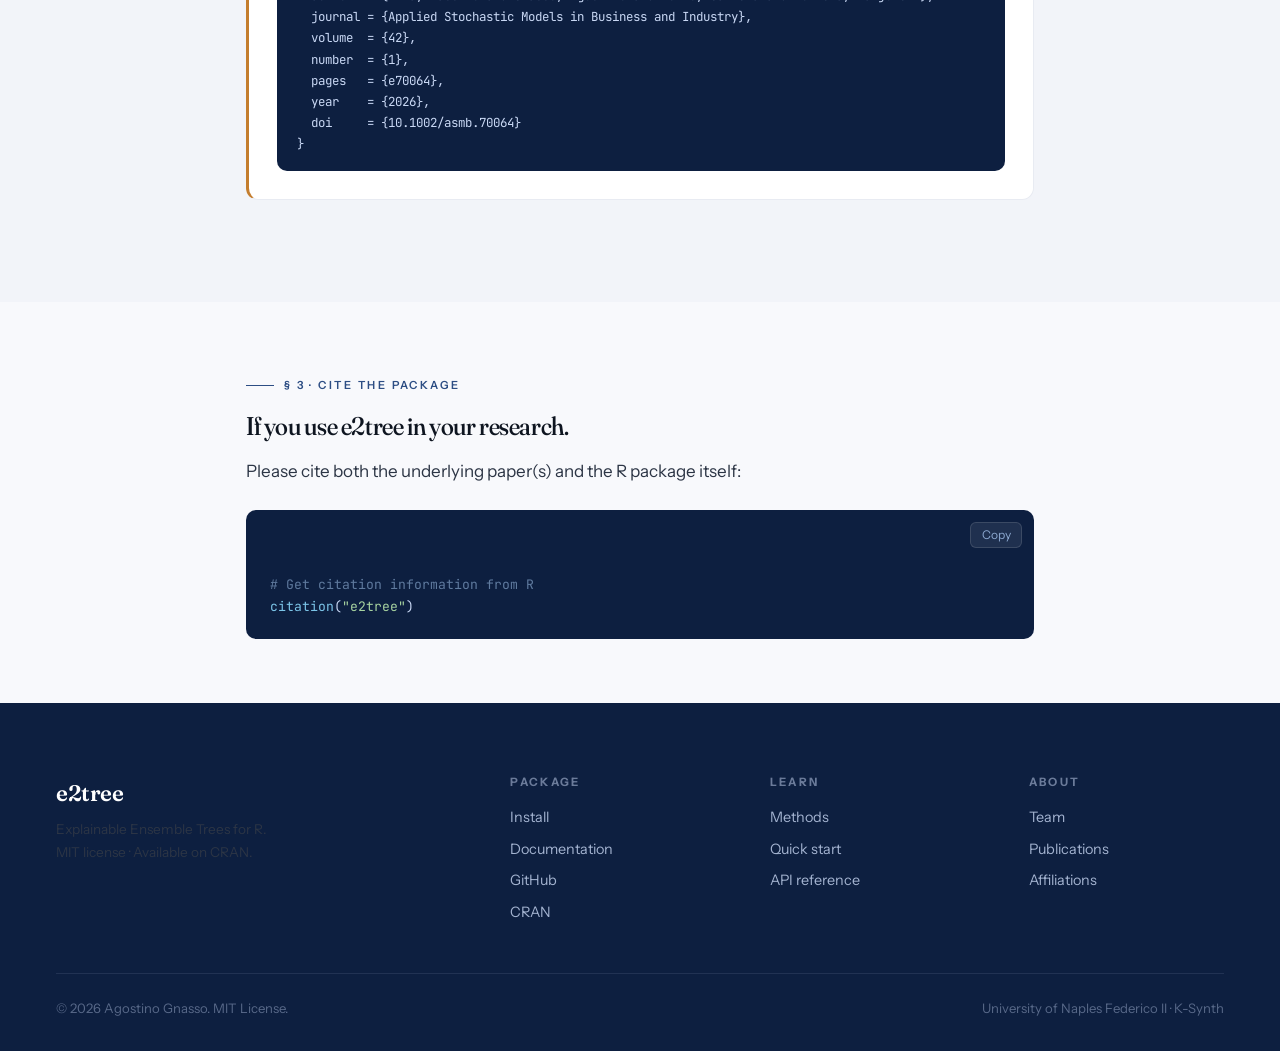
==== commit f94bfec8: "minor fix" ====
--- a/about.html
+++ b/about.html
@@ -4,7 +4,7 @@
   <meta charset="UTF-8">
   <meta name="viewport" content="width=device-width, initial-scale=1.0">
   <title>About · e2tree — Team &amp; Publications</title>
-  <meta name="description" content="The team behind e2tree — researchers at the University of Naples Federico II, University of Campania, and K-Synth. Publications in Computational Statistics and ASMBI.">
+  <meta name="description" content="The team behind e2tree — researchers at the University of Naples Federico II and K-Synth. Publications in Computational Statistics and ASMBI.">
   <link rel="icon" type="image/png" href="images/e2tree_logo.png">
   <link rel="preconnect" href="https://fonts.googleapis.com">
   <link rel="preconnect" href="https://fonts.gstatic.com" crossorigin>
@@ -51,7 +51,7 @@
       <em class="italic-display" style="color:var(--e2-dark); font-weight:400">One algorithm</em>.
     </h1>
     <p class="lede mt-6 fade-in fade-in-delay-1">
-      e2tree is built by a collaborative team across the University of Naples Federico&nbsp;II, Leiden University, and K-Synth &mdash; united by the goal of making ensemble methods transparent, auditable, and explainable.
+      e2tree is built by a collaborative team across the University of Naples Federico&nbsp;II and K-Synth &mdash; united by the goal of making ensemble methods transparent, auditable, and explainable.
     </p>
   </div>
 </section>
@@ -64,10 +64,6 @@
         <div class="eyebrow" style="color: var(--e2-dark);">Host institution</div>
         <h3 class="mt-2" style="font-family: var(--font-display); font-size: 1.05rem; font-variation-settings:'opsz' 30;">University of Naples<br>Federico II</h3>
       </div>
-      <div class="card-outline text-center fade-in fade-in-delay-1" style="flex: 0 1 260px;">
-        <div class="eyebrow" style="color: var(--e2-dark);">Partner</div>
-        <h3 class="mt-2" style="font-family: var(--font-display); font-size: 1.05rem; font-variation-settings:'opsz' 30;">Leiden University<br>Netherlands</h3>
-      </div>
       <div class="card-outline text-center fade-in fade-in-delay-2" style="flex: 0 1 260px;">
         <div class="eyebrow" style="color: var(--e2-dark);">Spin-off</div>
         <h3 class="mt-2" style="font-family: var(--font-display); font-size: 1.05rem; font-variation-settings:'opsz' 30;">K-Synth<br>Naples, Italy</h3>
@@ -156,7 +152,7 @@
         <div class="person-avatar-placeholder">MF</div>
         <div>
           <div class="person-name">Marjolein Fokkema</div>
-          <div class="person-role">Associate Professor of Methodology and Statistics<br>Leiden University</div>
+          <div class="person-role">Associate Professor of Methodology and Statistics<br>Leiden University, Netherlands</div>
           <div class="person-links">
             <a href="#" aria-label="Email">
               <svg viewBox="0 0 24 24" fill="none" stroke="currentColor" stroke-width="1.8" stroke-linecap="round"><path d="M3 8l7.89 5.26a2 2 0 002.22 0L21 8M5 19h14a2 2 0 002-2V7a2 2 0 00-2-2H5a2 2 0 00-2 2v10a2 2 0 002 2z"/></svg>
@@ -312,7 +308,7 @@
       </div>
     </div>
     <div class="footer-bottom">
-      <span>&copy; 2026 Massimo Aria &amp; Agostino Gnasso. MIT License.</span>
+      <span>&copy; 2026 Agostino Gnasso. MIT License.</span>
       <span>University of Naples Federico II · K-Synth</span>
     </div>
   </div>
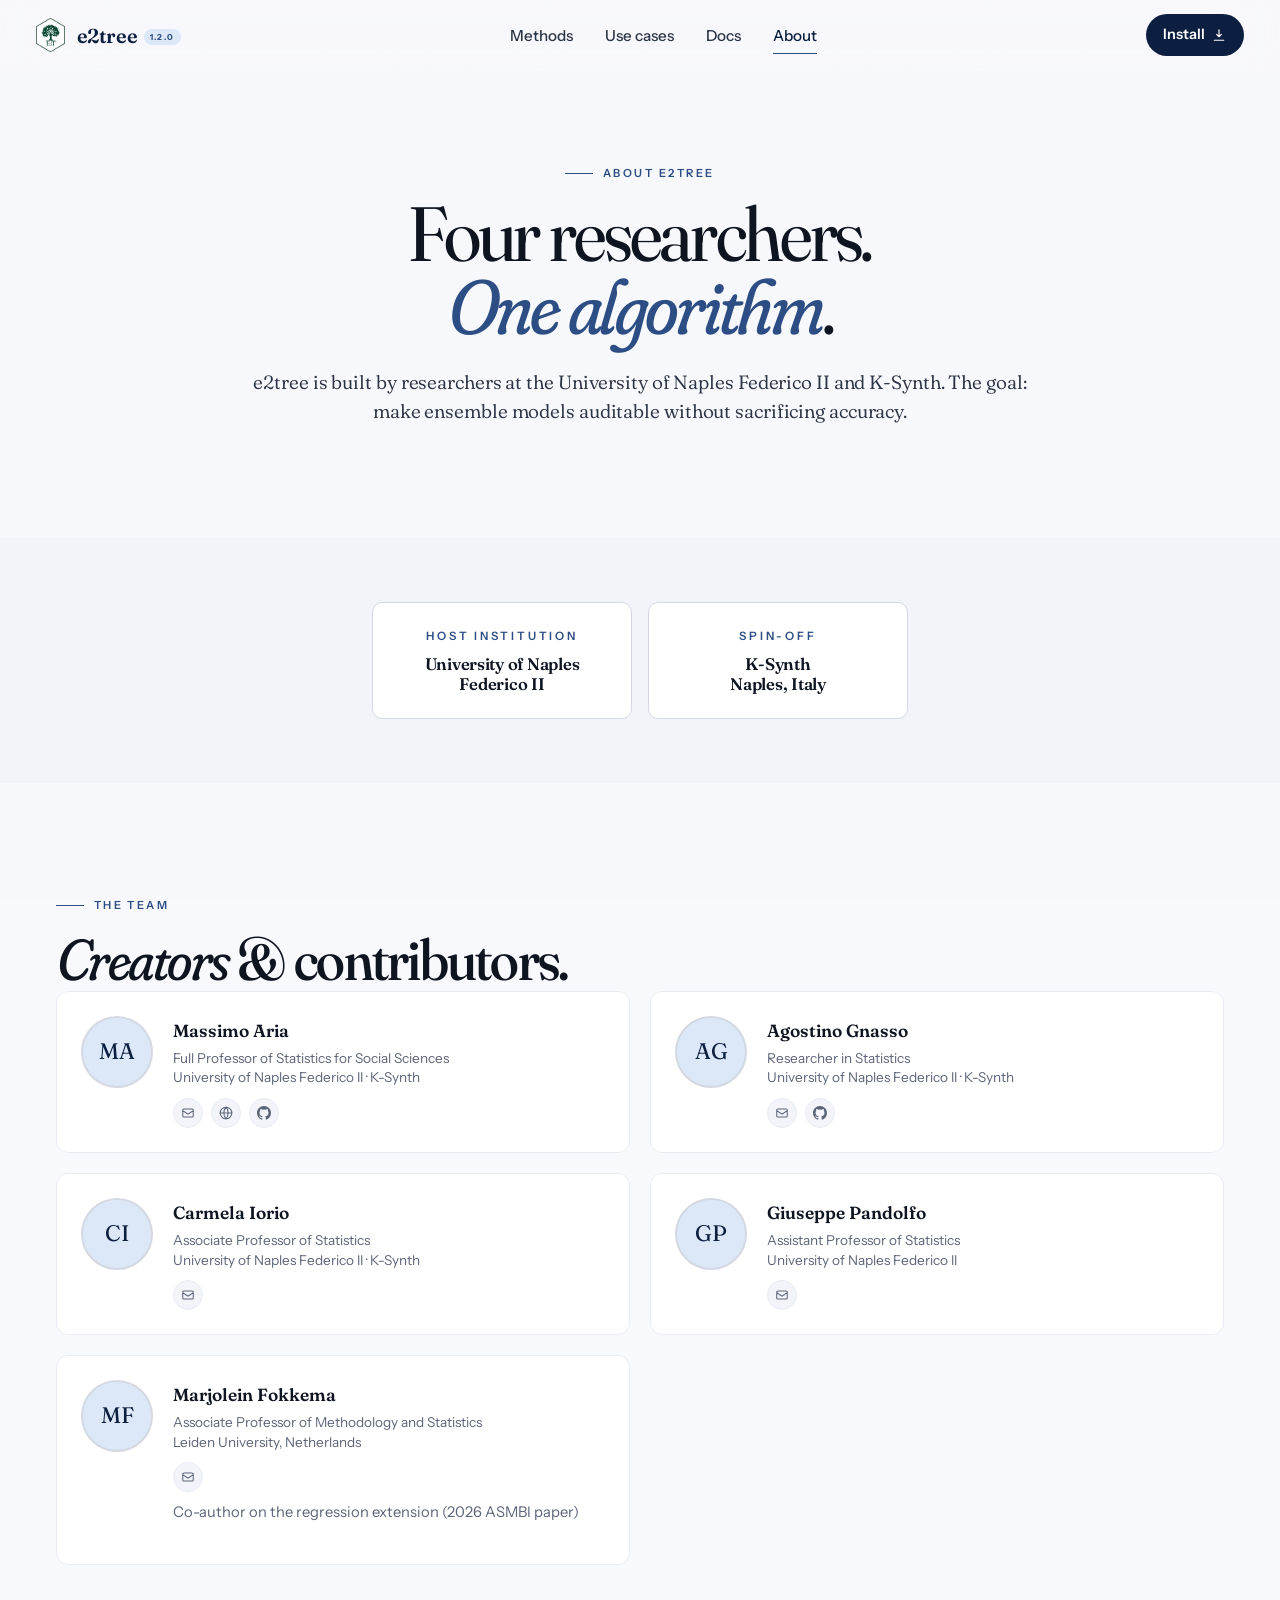
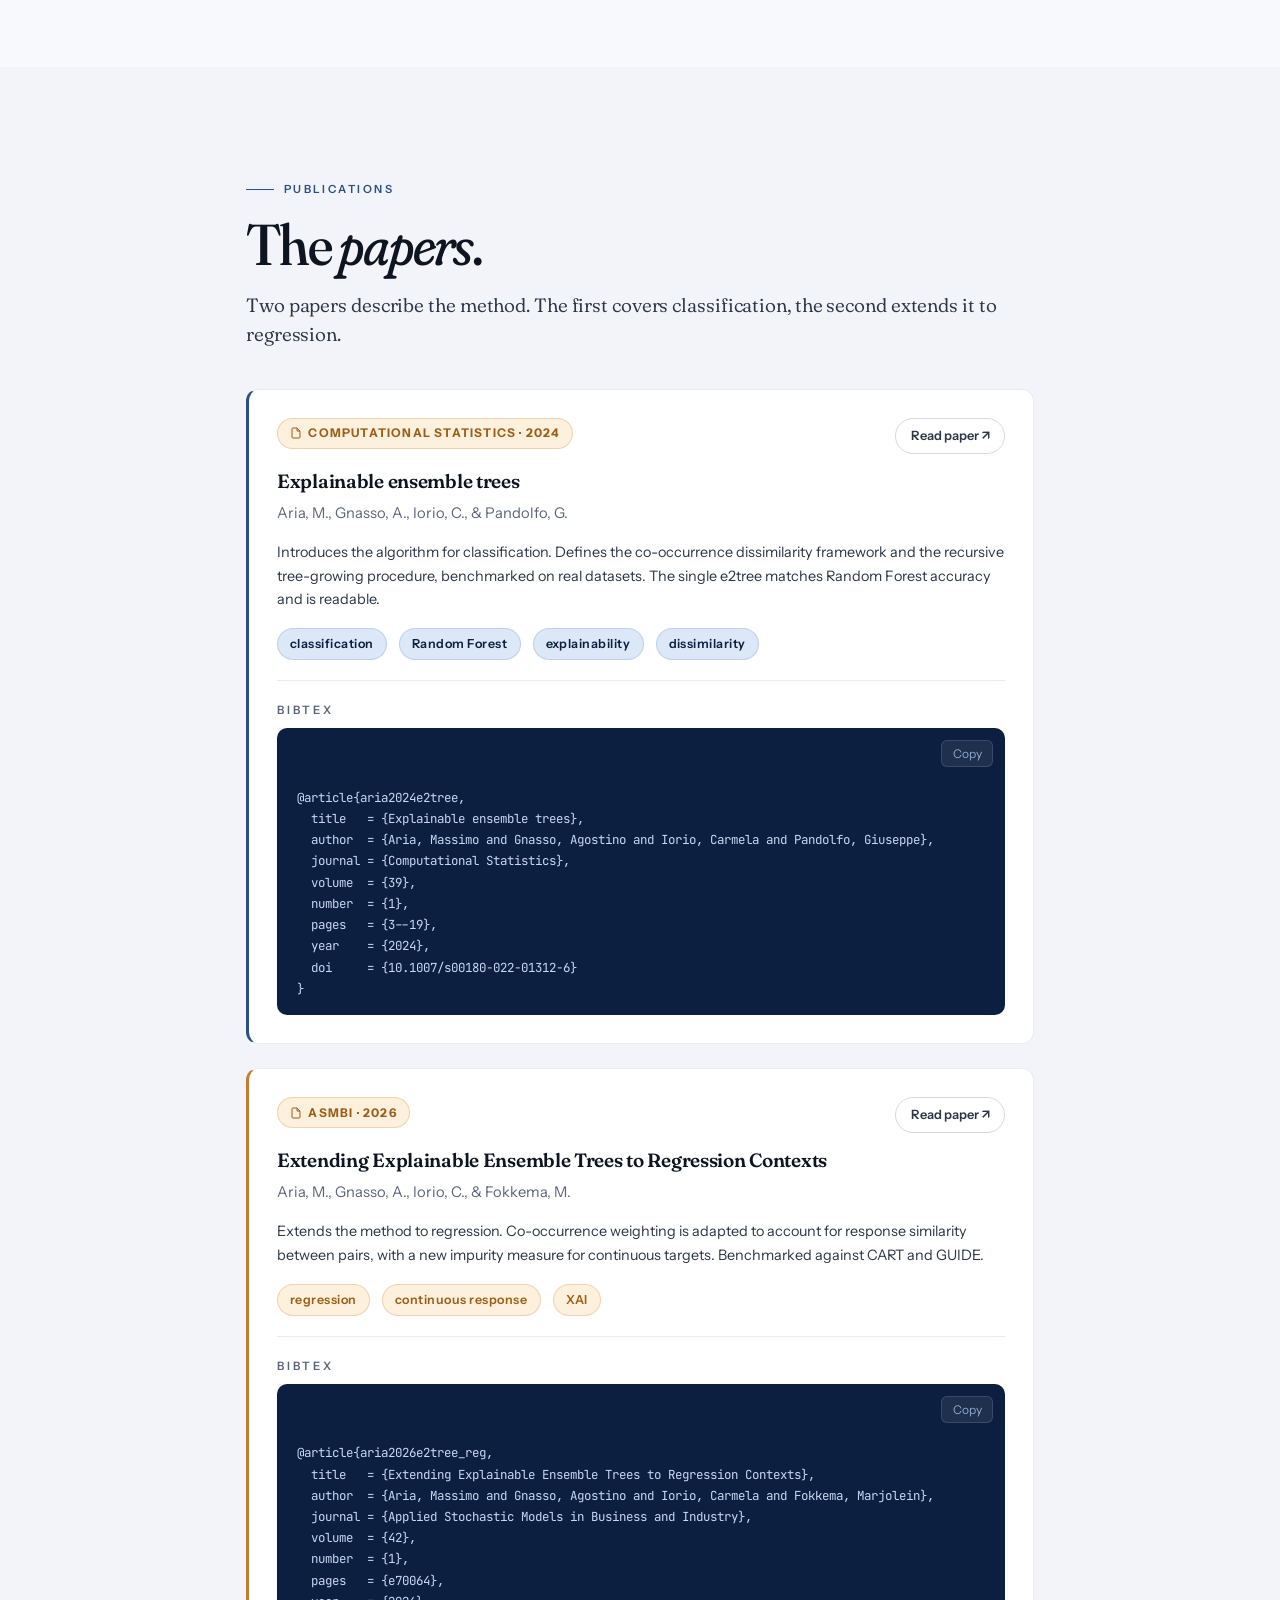
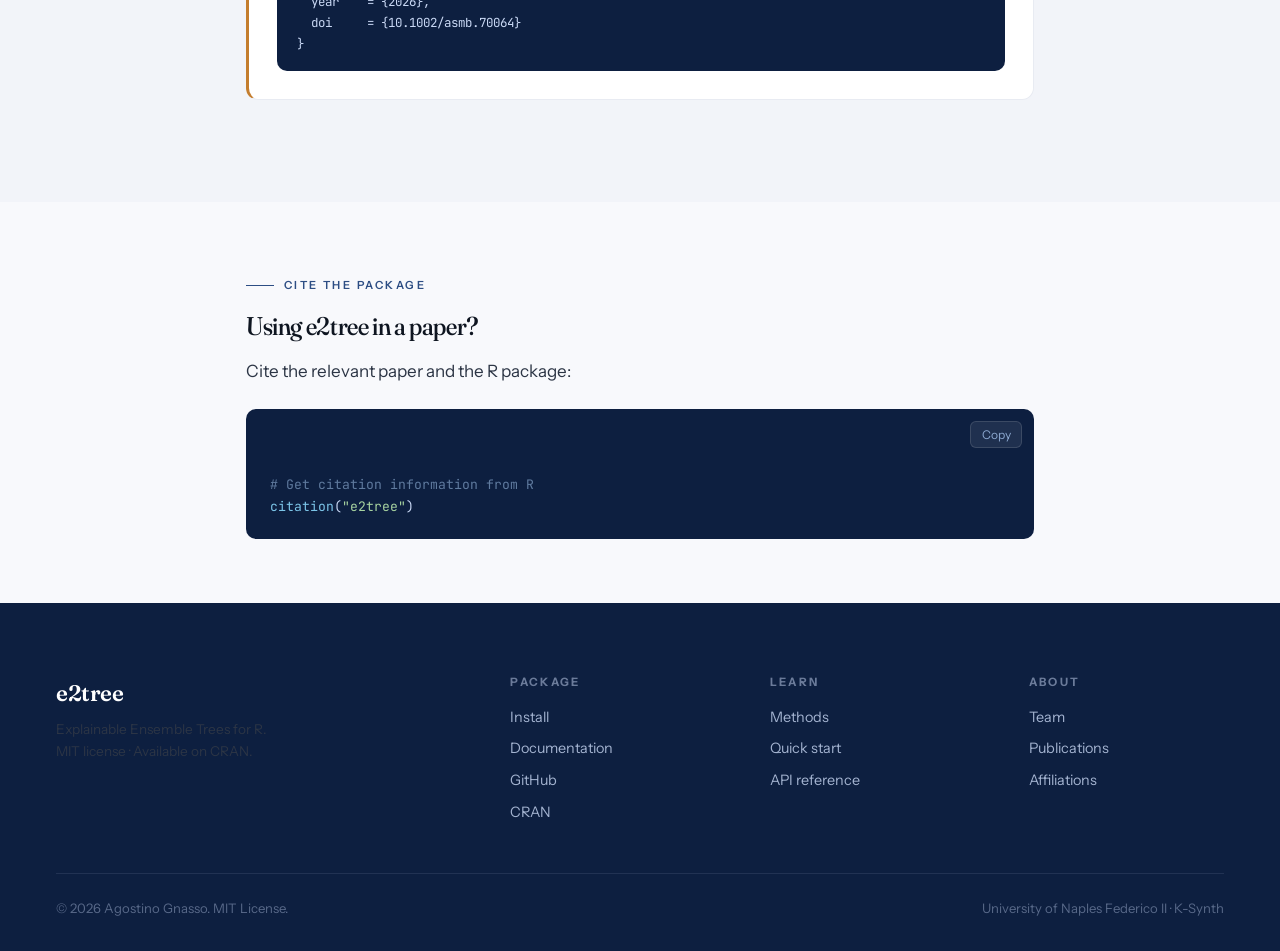
==== commit de0096d0: "minor fix" ====
--- a/about.html
+++ b/about.html
@@ -2,7 +2,8 @@
 <html lang="en">
 <head>
   <meta charset="UTF-8">
-  <meta name="viewport" content="width=device-width, initial-scale=1.0">
+  <meta name="viewport" content="width=device-width, initial-scale=1.0, viewport-fit=cover">
+  <meta name="theme-color" content="#0d1f40">
   <title>About · e2tree — Team &amp; Publications</title>
   <meta name="description" content="The team behind e2tree — researchers at the University of Naples Federico II and K-Synth. Publications in Computational Statistics and ASMBI.">
   <link rel="icon" type="image/png" href="images/e2tree_logo.png">
@@ -51,7 +52,7 @@
       <em class="italic-display" style="color:var(--e2-dark); font-weight:400">One algorithm</em>.
     </h1>
     <p class="lede mt-6 fade-in fade-in-delay-1">
-      e2tree is built by a collaborative team across the University of Naples Federico&nbsp;II and K-Synth &mdash; united by the goal of making ensemble methods transparent, auditable, and explainable.
+      e2tree is built by researchers at the University of Naples Federico&nbsp;II and K-Synth. The goal: make ensemble models auditable without sacrificing accuracy.
     </p>
   </div>
 </section>
@@ -75,7 +76,7 @@
 <!-- TEAM -->
 <section>
   <div class="container">
-    <span class="kicker fade-in">§ 1 · The team</span>
+    <span class="kicker fade-in">The team</span>
     <h2 class="display-lg mt-4 fade-in">
       <em class="italic-display" style="font-weight:400">Creators</em> &amp; contributors.
     </h2>
@@ -109,10 +110,10 @@
           <div class="person-name">Agostino Gnasso</div>
           <div class="person-role">Researcher in Statistics<br>University of Naples Federico II · K-Synth</div>
           <div class="person-links">
-            <a href="mailto:gn.agostino@gmail.com" aria-label="Email">
-              <svg viewBox="0 0 24 24" fill="none" stroke="currentColor" stroke-width="1.8" stroke-linecap="round"><path d="M3 8l7.89 5.26a2 2 0 002.22 0L21 8M5 19h14a2 2 0 002-2V7a2 2 0 00-2-2H5a2 2 0 00-2 2v10a2 2 0 002 2z"/></svg>
-            </a>
-            <a href="https://github.com/agostinognasso" target="_blank" rel="noopener" aria-label="GitHub">
+            <a href="mailto:Agostino.gnasso@unina.it" aria-label="Email">
+              <svg viewBox="0 0 24 24" fill="none" stroke="currentColor" stroke-width="1.8" stroke-linecap="round"><path d="M3 8l7.89 5.26a2 2 0 002.22 0L21 8M5 19h14a2 2 0 002-2V7a2 2 0 00-2-2H5a2 2 0 00-2 2v10a2 2 0 002 2z"/></svg>
+            </a>
+            <a href="https://agostinognasso.github.io/" target="_blank" rel="noopener" aria-label="Website">
               <svg viewBox="0 0 24 24" fill="currentColor"><path d="M12 0C5.37 0 0 5.37 0 12c0 5.3 3.44 9.8 8.21 11.4.6.1.82-.26.82-.58v-2.17c-3.34.73-4.04-1.42-4.04-1.42-.55-1.39-1.33-1.76-1.33-1.76-1.09-.75.08-.73.08-.73 1.2.08 1.84 1.24 1.84 1.24 1.07 1.83 2.81 1.3 3.5 1 .11-.78.42-1.3.76-1.6-2.66-.3-5.47-1.33-5.47-5.93 0-1.31.47-2.38 1.24-3.22-.13-.3-.54-1.52.12-3.17 0 0 1.01-.32 3.3 1.23a11.5 11.5 0 016 0c2.29-1.55 3.3-1.23 3.3-1.23.66 1.65.25 2.87.12 3.17.77.84 1.24 1.91 1.24 3.22 0 4.61-2.81 5.62-5.48 5.92.43.37.82 1.1.82 2.22v3.29c0 .32.22.7.83.58C20.56 21.8 24 17.3 24 12 24 5.37 18.63 0 12 0z"/></svg>
             </a>
           </div>
@@ -126,7 +127,7 @@
           <div class="person-name">Carmela Iorio</div>
           <div class="person-role">Associate Professor of Statistics<br>University of Naples Federico II · K-Synth</div>
           <div class="person-links">
-            <a href="#" aria-label="Email">
+            <a href="mailto:carmela.iorio@unina.it" aria-label="Email">
               <svg viewBox="0 0 24 24" fill="none" stroke="currentColor" stroke-width="1.8" stroke-linecap="round"><path d="M3 8l7.89 5.26a2 2 0 002.22 0L21 8M5 19h14a2 2 0 002-2V7a2 2 0 00-2-2H5a2 2 0 00-2 2v10a2 2 0 002 2z"/></svg>
             </a>
           </div>
@@ -140,7 +141,7 @@
           <div class="person-name">Giuseppe Pandolfo</div>
           <div class="person-role">Assistant Professor of Statistics<br>University of Naples Federico II</div>
           <div class="person-links">
-            <a href="#" aria-label="Email">
+            <a href="mailto:giuseppe.pandolfo@unina.it" aria-label="Email">
               <svg viewBox="0 0 24 24" fill="none" stroke="currentColor" stroke-width="1.8" stroke-linecap="round"><path d="M3 8l7.89 5.26a2 2 0 002.22 0L21 8M5 19h14a2 2 0 002-2V7a2 2 0 00-2-2H5a2 2 0 00-2 2v10a2 2 0 002 2z"/></svg>
             </a>
           </div>
@@ -154,7 +155,7 @@
           <div class="person-name">Marjolein Fokkema</div>
           <div class="person-role">Associate Professor of Methodology and Statistics<br>Leiden University, Netherlands</div>
           <div class="person-links">
-            <a href="#" aria-label="Email">
+            <a href="mailto:m.fokkema@fsw.leidenuniv.nl" aria-label="Email">
               <svg viewBox="0 0 24 24" fill="none" stroke="currentColor" stroke-width="1.8" stroke-linecap="round"><path d="M3 8l7.89 5.26a2 2 0 002.22 0L21 8M5 19h14a2 2 0 002-2V7a2 2 0 00-2-2H5a2 2 0 00-2 2v10a2 2 0 002 2z"/></svg>
             </a>
           </div>
@@ -169,12 +170,12 @@
 <!-- PUBLICATIONS -->
 <section id="papers" style="background: var(--paper-warm);">
   <div class="container-narrow">
-    <span class="kicker fade-in">§ 2 · Publications</span>
+    <span class="kicker fade-in">Publications</span>
     <h2 class="display-lg mt-4 fade-in">
-      Peer-reviewed <em class="italic-display" style="font-weight:400">foundations</em>.
+      The <em class="italic-display" style="font-weight:400">papers</em>.
     </h2>
     <p class="lede mt-4 fade-in fade-in-delay-1">
-      The e2tree methodology is described in two journal articles covering the classification and regression settings respectively.
+      Two papers describe the method. The first covers classification, the second extends it to regression.
     </p>
 
     <div style="margin-top: 2.5rem; display: flex; flex-direction: column; gap: 1.5rem;">
@@ -193,7 +194,7 @@
         <h3 class="mt-4" style="font-family: var(--font-display); font-size: 1.2rem; font-variation-settings:'opsz' 30, 'SOFT' 40;">Explainable ensemble trees</h3>
         <p class="mt-2" style="font-size: .92rem; color: var(--ink-muted);">Aria, M., Gnasso, A., Iorio, C., &amp; Pandolfo, G.</p>
         <p class="mt-3" style="font-size: .9rem;">
-          Introduces the E2Tree algorithm for classification. Defines the co-occurrence dissimilarity framework, the recursive tree-growing procedure, and demonstrates the method on multiple real-world benchmarks. Shows that the single e2tree achieves classification accuracy comparable to the full Random Forest while remaining interpretable.
+          Introduces the algorithm for classification. Defines the co-occurrence dissimilarity framework and the recursive tree-growing procedure, benchmarked on real datasets. The single e2tree matches Random Forest accuracy and is readable.
         </p>
         <div class="flex gap-3 mt-4" style="flex-wrap: wrap;">
           <span class="pill">classification</span>
@@ -232,7 +233,7 @@
         <h3 class="mt-4" style="font-family: var(--font-display); font-size: 1.2rem; font-variation-settings:'opsz' 30, 'SOFT' 40;">Extending Explainable Ensemble Trees to Regression Contexts</h3>
         <p class="mt-2" style="font-size: .92rem; color: var(--ink-muted);">Aria, M., Gnasso, A., Iorio, C., &amp; Fokkema, M.</p>
         <p class="mt-3" style="font-size: .9rem;">
-          Extends E2Tree to continuous response variables. Adapts the co-occurrence weighting to account for response similarity between observation pairs, and introduces a regression-specific impurity measure. Demonstrates the method on several regression benchmarks and provides a comparison against CART and GUIDE.
+          Extends the method to regression. Co-occurrence weighting is adapted to account for response similarity between pairs, with a new impurity measure for continuous targets. Benchmarked against CART and GUIDE.
         </p>
         <div class="flex gap-3 mt-4" style="flex-wrap: wrap;">
           <span class="pill pill-amber">regression</span>
@@ -263,9 +264,9 @@
 <!-- CITE THE SOFTWARE -->
 <section class="section-tight">
   <div class="container-narrow">
-    <span class="kicker fade-in">§ 3 · Cite the package</span>
-    <h2 class="display-sm mt-4 fade-in">If you use e2tree in your research.</h2>
-    <p class="mt-4 fade-in fade-in-delay-1">Please cite both the underlying paper(s) and the R package itself:</p>
+    <span class="kicker fade-in">Cite the package</span>
+    <h2 class="display-sm mt-4 fade-in">Using e2tree in a paper?</h2>
+    <p class="mt-4 fade-in fade-in-delay-1">Cite the relevant paper and the R package:</p>
     <div class="code-block mt-6 fade-in fade-in-delay-2" style="font-size: .82rem; padding: 1.25rem 1.5rem;">
       <button class="copy-btn">Copy</button>
 <span class="comment"># Get citation information from R</span>
--- a/css/style.css
+++ b/css/style.css
@@ -976,10 +976,11 @@
   padding: clamp(1.5rem, 3vw, 2.5rem);
   overflow-x: auto;
 }
-#uc-tree-svg {
+#uc-tree-svg-medical,
+#uc-tree-svg-credit,
+#uc-tree-svg-maint {
   display: block;
   width: 100%;
-  min-width: 700px;
   height: auto;
 }
 
@@ -1157,3 +1158,147 @@
   margin-bottom: .75rem;
 }
 
+
+/* ===========================================================
+   MOBILE OPTIMIZATIONS
+   =========================================================== */
+
+/* Prevent horizontal overflow globally */
+html, body { overflow-x: hidden; }
+
+/* Touch-friendly scroll on overflow containers */
+.code-block,
+.uc-tree-container,
+.compare-wrap,
+.docs-sidebar { -webkit-overflow-scrolling: touch; }
+
+/* SVG trees — respect container width, horizontal scroll inside */
+#uc-tree-svg-medical,
+#uc-tree-svg-credit,
+#uc-tree-svg-maint {
+  display: block;
+  min-width: 640px;
+  height: auto;
+}
+
+/* ---- Grid-12 span overflow fix at tablet (960px) ---- */
+@media (max-width: 960px) {
+  .grid-12 > [style*="span 7"],
+  .grid-12 > [style*="span 6"] { grid-column: span 6 !important; }
+}
+
+/* ---- Tablet (≤ 820px) ---- */
+@media (max-width: 820px) {
+  /* Docs layout stacks vertically (sidebar already handled) */
+  .docs-layout { grid-template-columns: 1fr; }
+
+  /* Scenario-tab bar: smaller text */
+  .scenario-tab { font-size: .78rem; padding: .4rem .85rem; }
+
+  /* Profile buttons: smaller */
+  .profile-btn { font-size: .78rem; padding: .4rem .85rem; }
+
+  /* Use-cases explorer header: stack vertically */
+  #tree-explorer > .container > .flex,
+  #credit-explorer > .container > .flex,
+  #maint-explorer  > .container > .flex {
+    flex-direction: column;
+    align-items: flex-start;
+  }
+  #tree-explorer .profile-btn,
+  #credit-explorer .profile-btn,
+  #maint-explorer  .profile-btn { width: 100%; text-align: left; }
+
+  /* Scroll hint on SVG containers */
+  .uc-tree-container::after {
+    content: "← scroll →";
+    display: block;
+    text-align: center;
+    font-size: .7rem;
+    color: rgba(201,216,244,.4);
+    padding: .4rem 0 0;
+    letter-spacing: .1em;
+  }
+}
+
+/* ---- Mobile (≤ 640px) ---- */
+@media (max-width: 640px) {
+  /* Section spacing */
+  section { padding: clamp(2.5rem, 7vw, 4rem) 0; }
+  .hero   { padding-top: 5.5rem; padding-bottom: 2rem; }
+
+  /* Force all grid-12 spans to full width */
+  .grid-12 > * { grid-column: 1 / -1 !important; }
+
+  /* Hero stats: keep 2×2 */
+  .hero-stats { grid-template-columns: 1fr 1fr; }
+  .stat-num   { font-size: clamp(1.6rem, 7vw, 2.4rem); }
+
+  /* Person cards: stack avatar above text */
+  .person { flex-direction: column; gap: .85rem; }
+  .person-avatar-placeholder { width: 56px; height: 56px; font-size: 1.1rem; }
+
+  /* Demo controls: wrap tightly */
+  .demo-controls { gap: .35rem; }
+  .demo-btn { font-size: .72rem; padding: .38rem .65rem; }
+
+  /* Module items: stack num + body vertically on very small */
+  .module { gap: .75rem; }
+
+  /* Step items */
+  .step-item { gap: .85rem; }
+  .step-badge { width: 30px; height: 30px; font-size: .7rem; flex-shrink: 0; }
+
+  /* Cards */
+  .card { padding: 1.1rem; }
+
+  /* Citation box */
+  .citation { padding: 1rem 1.1rem; font-size: .85rem; }
+
+  /* Code blocks: allow horizontal scroll, no forced font shrink */
+  .code-block { font-size: .78rem; padding: 1.1rem 1.25rem; }
+  .code-block .copy-btn { font-size: .68rem; padding: .2rem .5rem; top: .5rem; right: .5rem; }
+
+  /* Footer grid: single column */
+  .footer-grid { grid-template-columns: 1fr; gap: 1.5rem; }
+  .footer-bottom { flex-direction: column; gap: .4rem; font-size: .75rem; }
+
+  /* Nav: hide version badge to save space */
+  .nav-brand .wordmark sup { display: none; }
+
+  /* Hide secondary stat-sub on small */
+  .stat-sub { font-size: .7rem; }
+
+  /* Comparison table: smaller text */
+  .compare-table th,
+  .compare-table td { padding: .5rem .65rem; font-size: .8rem; }
+}
+
+/* ---- Small mobile (≤ 430px) ---- */
+@media (max-width: 430px) {
+  /* Hero headline tighter */
+  .display-xl { font-size: clamp(2rem, 9vw, 3rem); line-height: 1.0; }
+  .display-lg { font-size: clamp(1.7rem, 7.5vw, 2.4rem); }
+  .display-md { font-size: clamp(1.4rem, 6.5vw, 2rem); }
+
+  /* Lede text */
+  .lede { font-size: 1rem; }
+
+  /* Buttons wrap to full width */
+  .btn { width: 100%; justify-content: center; }
+  .flex[style*="flex-wrap: wrap"] { flex-direction: column; }
+
+  /* Scenario tabs: single column */
+  .scenario-tabs { flex-direction: column; }
+  .scenario-tab  { width: 100%; text-align: left; border-radius: 8px; }
+
+  /* Canvas explain panel */
+  #tree-explain  { font-size: .8rem; padding: .85rem 1rem; }
+  .explain-rule  { font-size: .75rem; }
+
+  /* Use-cases explain panel */
+  [id^="uc-explain-panel"] { padding: 1rem 1.1rem; }
+  .uc-panel-rule            { font-size: .75rem; }
+  .uc-panel-verdict         { font-size: 1rem; }
+  .uc-panel-detail          { font-size: .82rem; }
+}
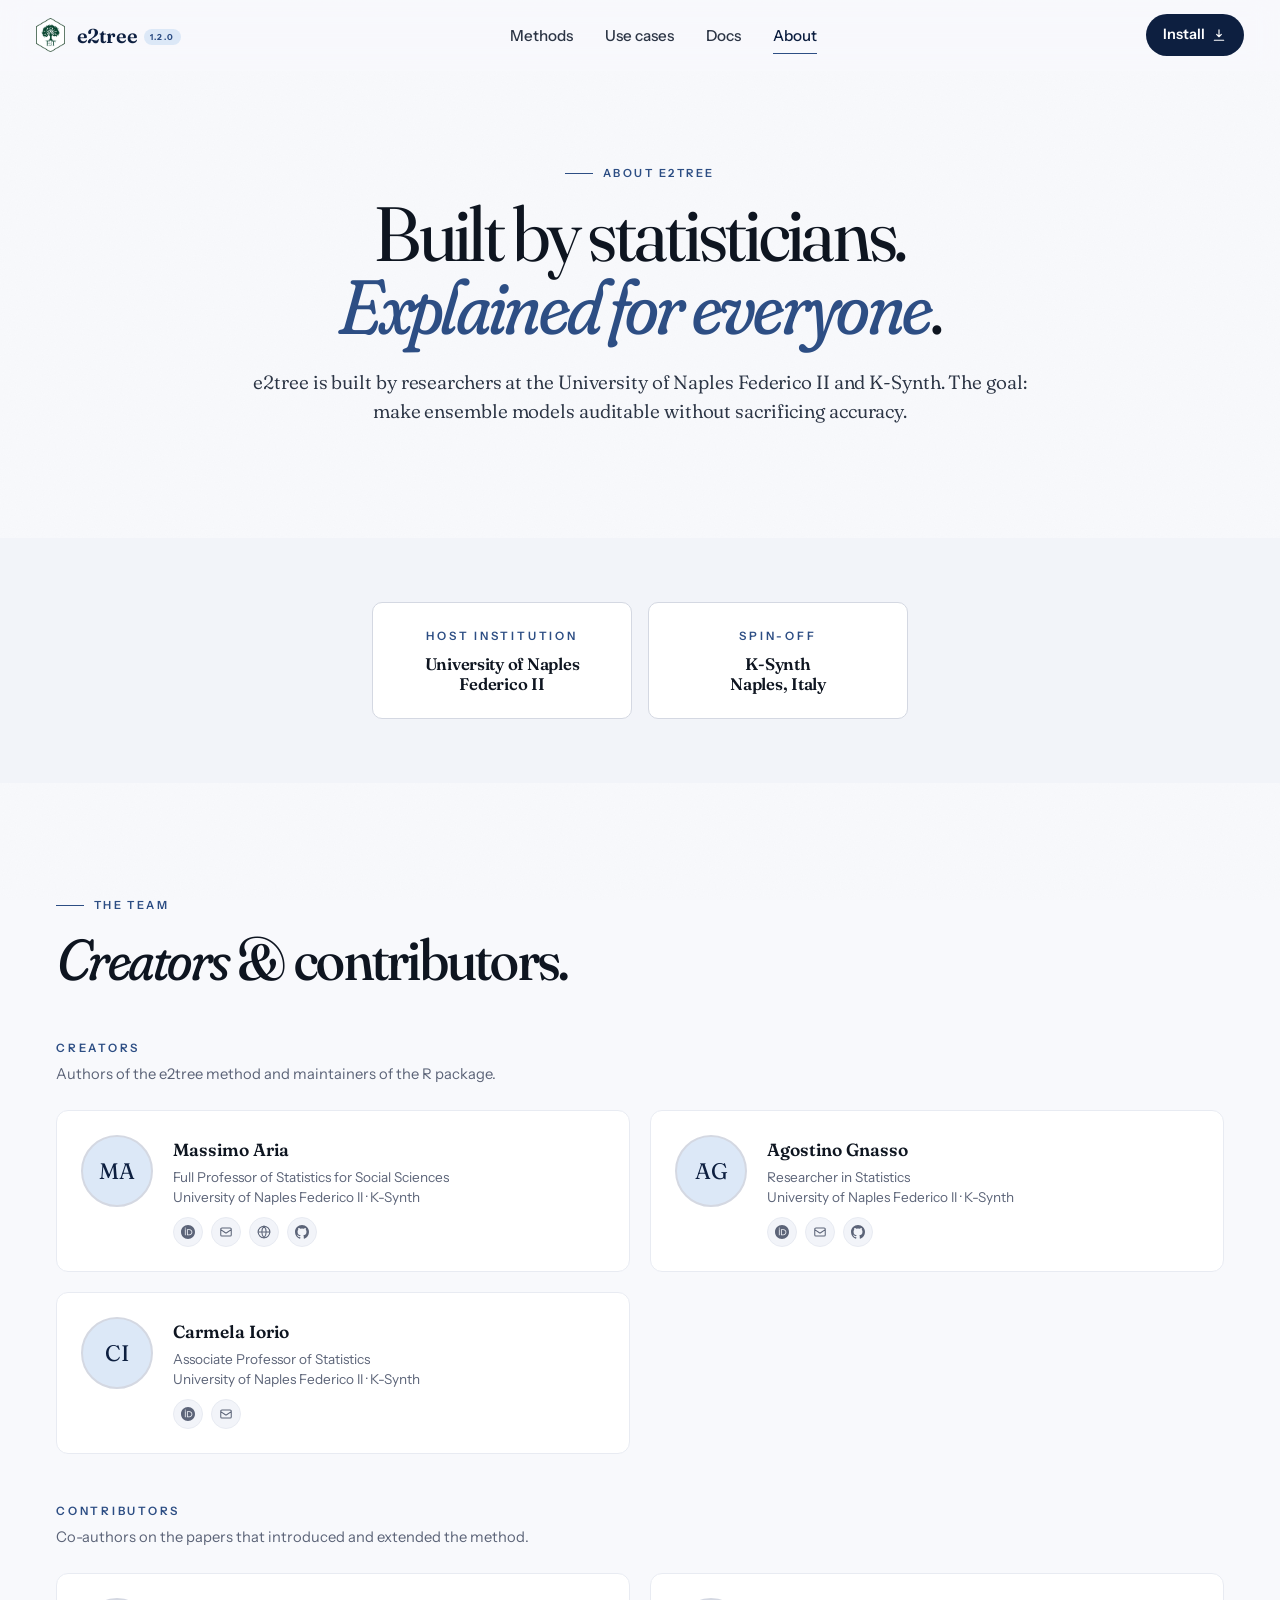
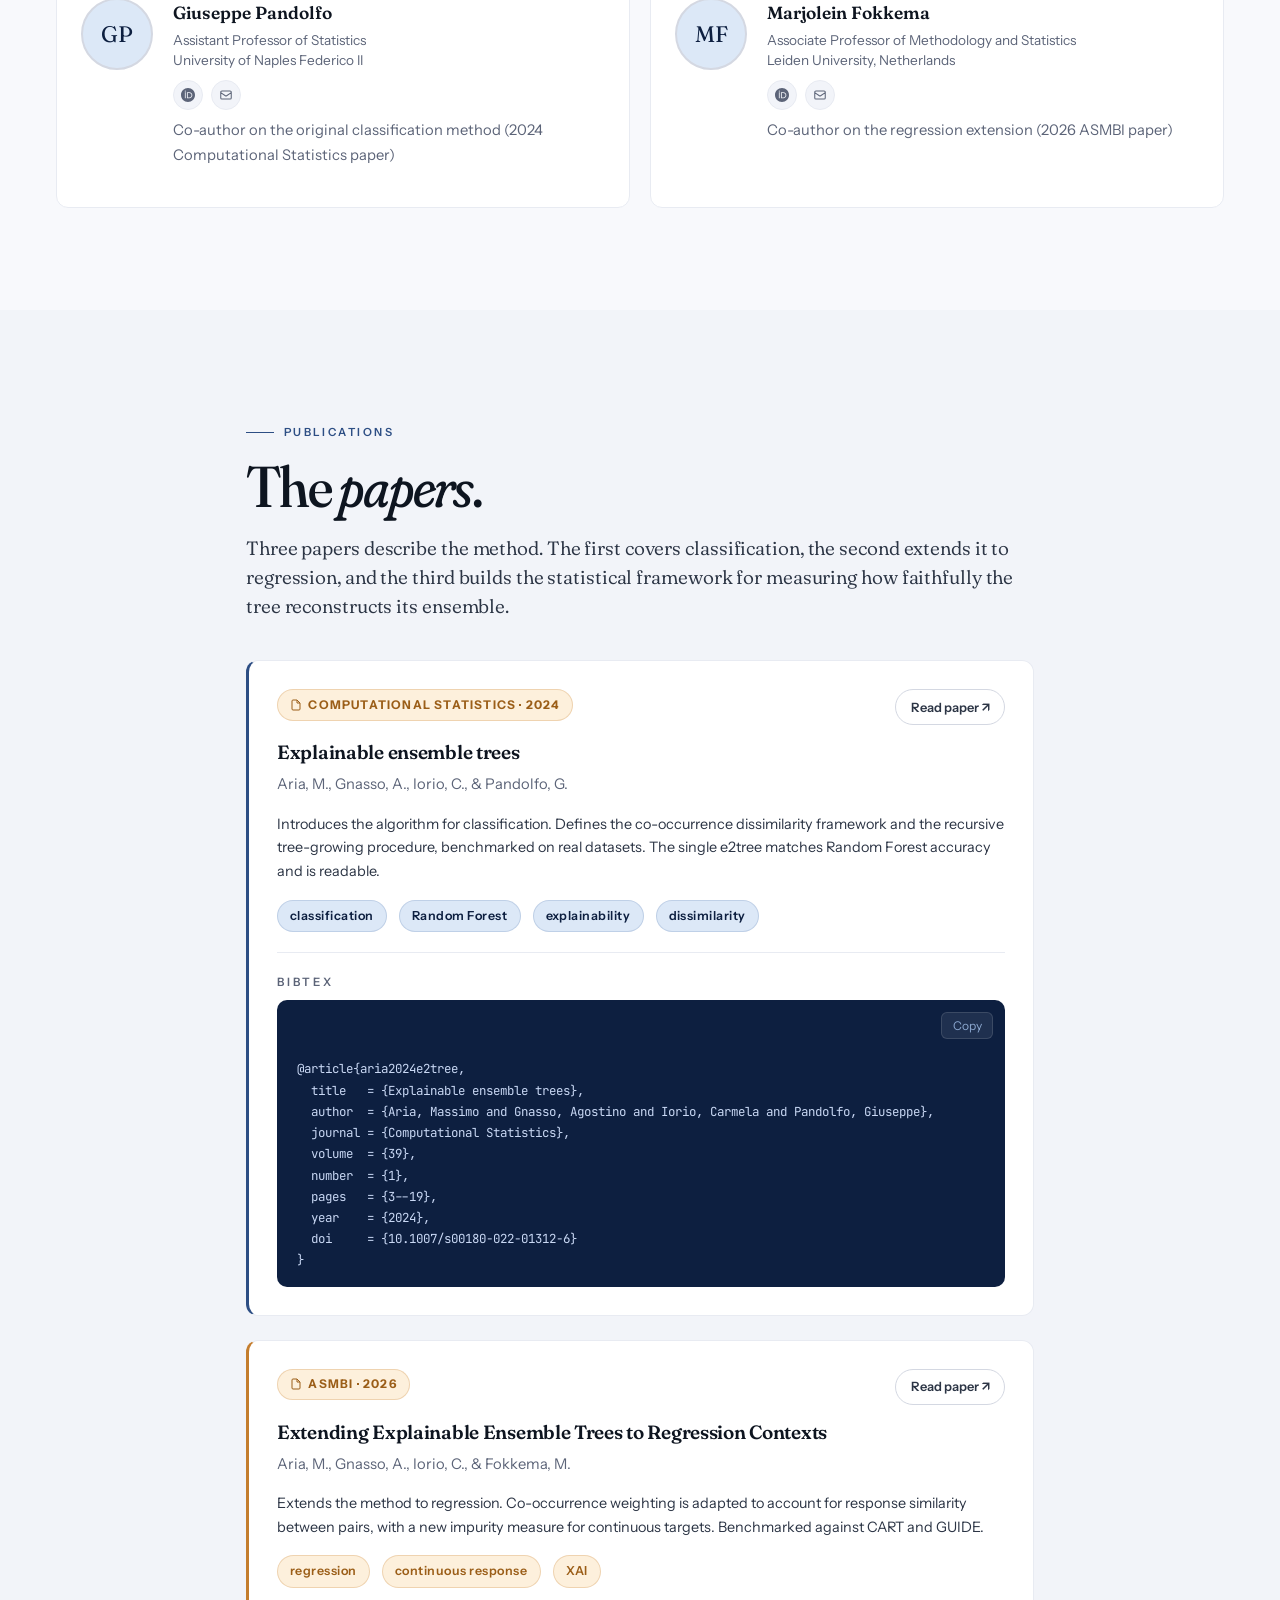
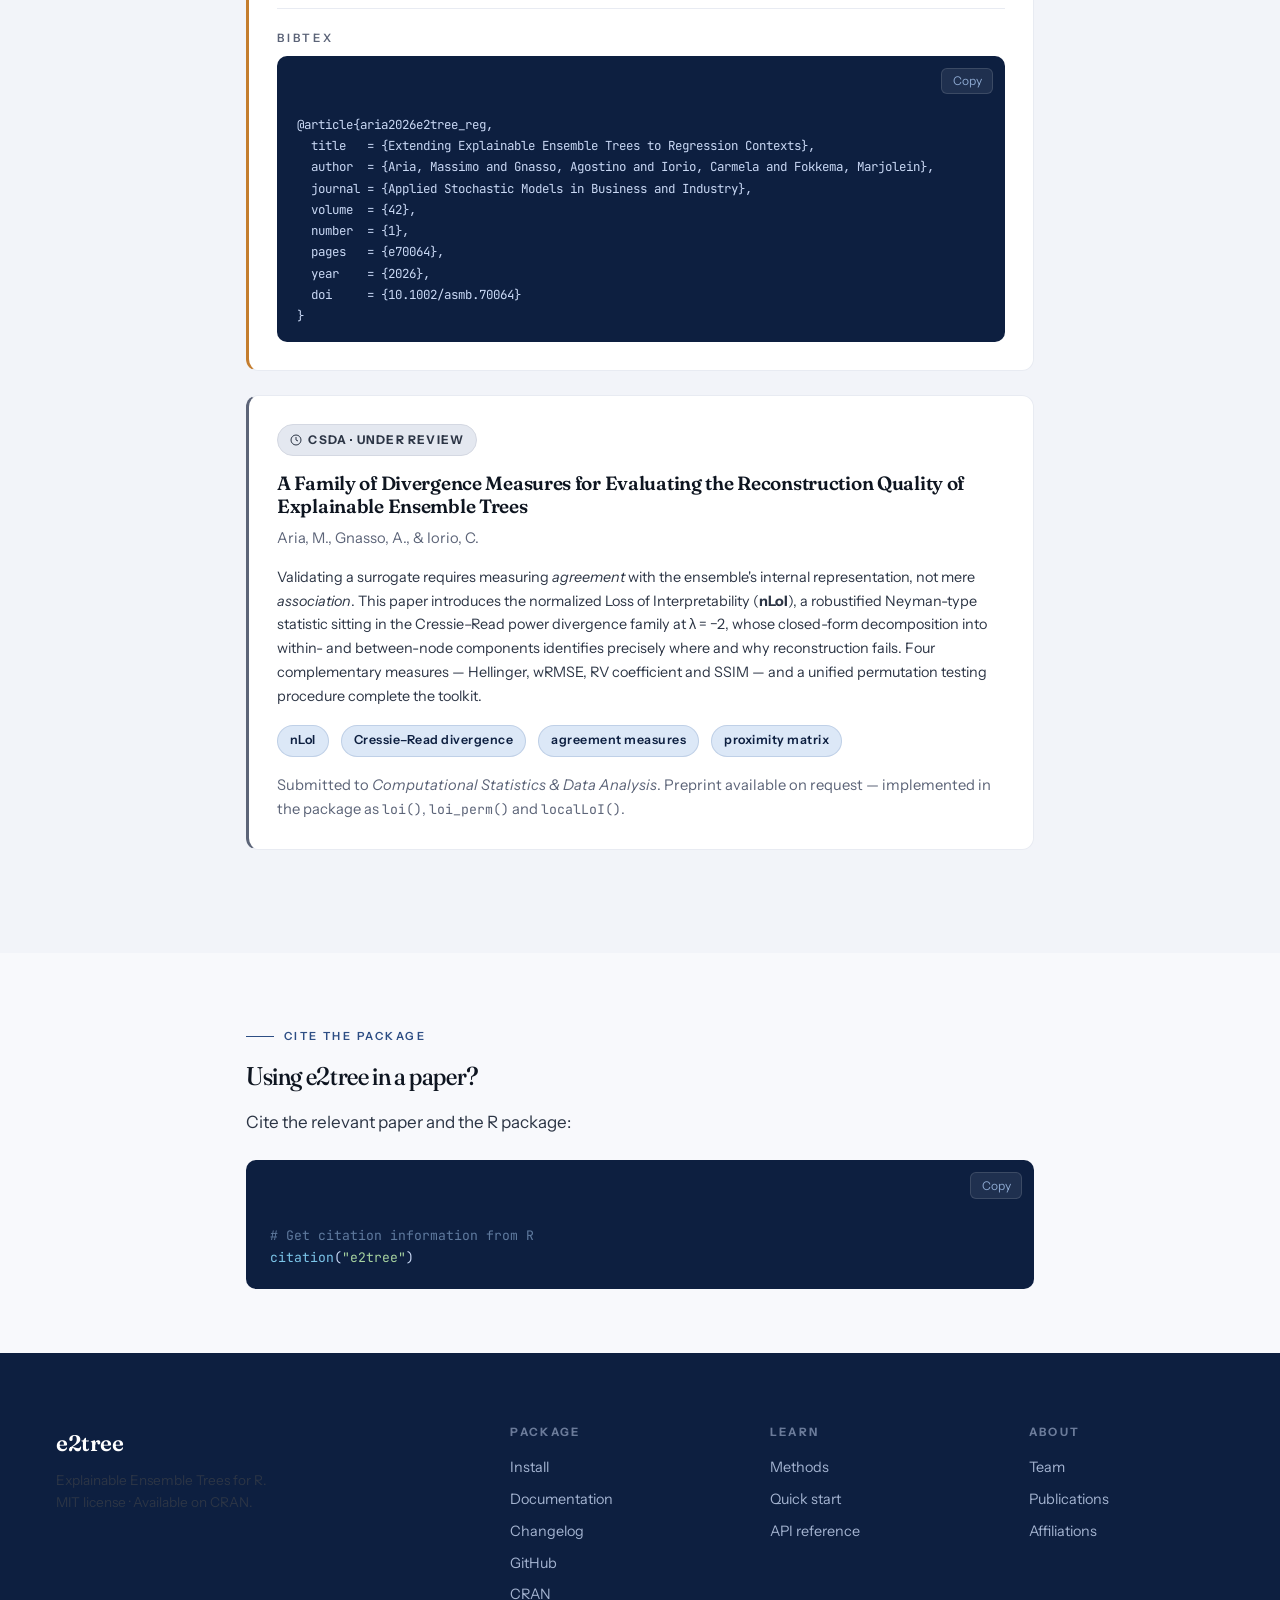
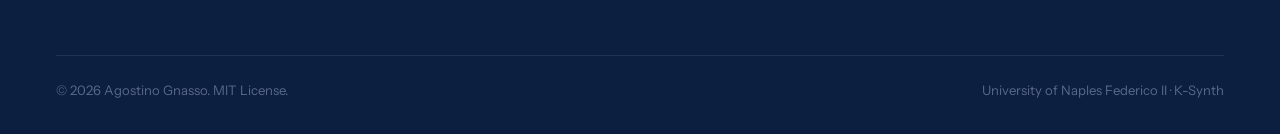
==== commit cd8bd166: "Align site with e2tree dev version; add nLoI, backends, changelog Content - Correct loi(): it is the" ====
--- a/about.html
+++ b/about.html
@@ -5,8 +5,22 @@
   <meta name="viewport" content="width=device-width, initial-scale=1.0, viewport-fit=cover">
   <meta name="theme-color" content="#0d1f40">
   <title>About · e2tree — Team &amp; Publications</title>
-  <meta name="description" content="The team behind e2tree — researchers at the University of Naples Federico II and K-Synth. Publications in Computational Statistics and ASMBI.">
+  <meta name="description" content="The team behind e2tree — researchers at the University of Naples Federico II and K-Synth. Publications in Computational Statistics, ASMBI, and under review at CSDA.">
+  <link rel="canonical" href="https://e2tree.agostinognasso.com/about.html">
+  <meta property="og:type" content="website">
+  <meta property="og:site_name" content="e2tree">
+  <meta property="og:title" content="About · e2tree — Team & Publications">
+  <meta property="og:description" content="The team behind e2tree — researchers at the University of Naples Federico II and K-Synth. Publications in Computational Statistics, ASMBI, and under review at CSDA.">
+  <meta property="og:url" content="https://e2tree.agostinognasso.com/about.html">
+  <meta property="og:image" content="https://e2tree.agostinognasso.com/images/og-card.png">
+  <meta property="og:image:width" content="1200">
+  <meta property="og:image:height" content="630">
+  <meta name="twitter:card" content="summary_large_image">
+  <meta name="twitter:title" content="About · e2tree — Team & Publications">
+  <meta name="twitter:description" content="The team behind e2tree — researchers at the University of Naples Federico II and K-Synth. Publications in Computational Statistics, ASMBI, and under review at CSDA.">
+  <meta name="twitter:image" content="https://e2tree.agostinognasso.com/images/og-card.png">
   <link rel="icon" type="image/png" href="images/e2tree_logo.png">
+  <link rel="apple-touch-icon" href="images/e2tree_logo.png">
   <link rel="preconnect" href="https://fonts.googleapis.com">
   <link rel="preconnect" href="https://fonts.gstatic.com" crossorigin>
   <link href="https://fonts.googleapis.com/css2?family=Fraunces:ital,opsz,wght,SOFT@0,9..144,300..700,0..100;1,9..144,300..700,0..100&family=Instrument+Sans:ital,wght@0,400..700;1,400..700&family=JetBrains+Mono:wght@400;500;600&display=swap" rel="stylesheet">
@@ -48,8 +62,8 @@
   <div class="container-narrow text-center">
     <span class="kicker fade-in" style="margin: 0 auto;">About e2tree</span>
     <h1 class="display-xl mt-4 fade-in">
-      Four researchers.<br>
-      <em class="italic-display" style="color:var(--e2-dark); font-weight:400">One algorithm</em>.
+      Built by statisticians.<br>
+      <em class="italic-display" style="color:var(--e2-dark); font-weight:400">Explained for everyone</em>.
     </h1>
     <p class="lede mt-6 fade-in fade-in-delay-1">
       e2tree is built by researchers at the University of Naples Federico&nbsp;II and K-Synth. The goal: make ensemble models auditable without sacrificing accuracy.
@@ -81,7 +95,12 @@
       <em class="italic-display" style="font-weight:400">Creators</em> &amp; contributors.
     </h2>
 
-    <div class="grid grid-2 mt-10" style="gap: 1.25rem;">
+    <div class="eyebrow mt-12 fade-in" style="color: var(--e2-dark);">Creators</div>
+    <p class="small fade-in" style="max-width: 40em; margin-top: -.25rem;">
+      Authors of the e2tree method and maintainers of the R package.
+    </p>
+
+    <div class="grid grid-2 mt-6" style="gap: 1.25rem;">
 
       <!-- Massimo Aria -->
       <div class="person fade-in">
@@ -90,6 +109,9 @@
           <div class="person-name">Massimo Aria</div>
           <div class="person-role">Full Professor of Statistics for Social Sciences<br>University of Naples Federico II · K-Synth</div>
           <div class="person-links">
+            <a href="https://orcid.org/0000-0002-8517-9411" target="_blank" rel="noopener" aria-label="ORCID" class="orcid-link" title="ORCID: 0000-0002-8517-9411">
+              <svg viewBox="0 0 24 24" fill="currentColor"><path d="M12 0C5.372 0 0 5.372 0 12s5.372 12 12 12 12-5.372 12-12S18.628 0 12 0zM7.369 4.378c.525 0 .947.431.947.947s-.422.947-.947.947a.95.95 0 01-.947-.947c0-.525.422-.947.947-.947zm-.722 3.038h1.444v10.041H6.647V7.416zm3.562 0h3.9c3.712 0 5.344 2.653 5.344 5.025 0 2.578-2.016 5.025-5.325 5.025h-3.919V7.416zm1.444 1.303v7.444h2.297c3.272 0 4.022-2.484 4.022-3.722 0-2.016-1.284-3.722-4.097-3.722h-2.222z"/></svg>
+            </a>
             <a href="mailto:aria@unina.it" aria-label="Email">
               <svg viewBox="0 0 24 24" fill="none" stroke="currentColor" stroke-width="1.8" stroke-linecap="round"><path d="M3 8l7.89 5.26a2 2 0 002.22 0L21 8M5 19h14a2 2 0 002-2V7a2 2 0 00-2-2H5a2 2 0 00-2 2v10a2 2 0 002 2z"/></svg>
             </a>
@@ -110,6 +132,9 @@
           <div class="person-name">Agostino Gnasso</div>
           <div class="person-role">Researcher in Statistics<br>University of Naples Federico II · K-Synth</div>
           <div class="person-links">
+            <a href="https://orcid.org/0000-0002-8046-3923" target="_blank" rel="noopener" aria-label="ORCID" class="orcid-link" title="ORCID: 0000-0002-8046-3923">
+              <svg viewBox="0 0 24 24" fill="currentColor"><path d="M12 0C5.372 0 0 5.372 0 12s5.372 12 12 12 12-5.372 12-12S18.628 0 12 0zM7.369 4.378c.525 0 .947.431.947.947s-.422.947-.947.947a.95.95 0 01-.947-.947c0-.525.422-.947.947-.947zm-.722 3.038h1.444v10.041H6.647V7.416zm3.562 0h3.9c3.712 0 5.344 2.653 5.344 5.025 0 2.578-2.016 5.025-5.325 5.025h-3.919V7.416zm1.444 1.303v7.444h2.297c3.272 0 4.022-2.484 4.022-3.722 0-2.016-1.284-3.722-4.097-3.722h-2.222z"/></svg>
+            </a>
             <a href="mailto:Agostino.gnasso@unina.it" aria-label="Email">
               <svg viewBox="0 0 24 24" fill="none" stroke="currentColor" stroke-width="1.8" stroke-linecap="round"><path d="M3 8l7.89 5.26a2 2 0 002.22 0L21 8M5 19h14a2 2 0 002-2V7a2 2 0 00-2-2H5a2 2 0 00-2 2v10a2 2 0 002 2z"/></svg>
             </a>
@@ -127,6 +152,9 @@
           <div class="person-name">Carmela Iorio</div>
           <div class="person-role">Associate Professor of Statistics<br>University of Naples Federico II · K-Synth</div>
           <div class="person-links">
+            <a href="https://orcid.org/0000-0001-5622-4124" target="_blank" rel="noopener" aria-label="ORCID" class="orcid-link" title="ORCID: 0000-0001-5622-4124">
+              <svg viewBox="0 0 24 24" fill="currentColor"><path d="M12 0C5.372 0 0 5.372 0 12s5.372 12 12 12 12-5.372 12-12S18.628 0 12 0zM7.369 4.378c.525 0 .947.431.947.947s-.422.947-.947.947a.95.95 0 01-.947-.947c0-.525.422-.947.947-.947zm-.722 3.038h1.444v10.041H6.647V7.416zm3.562 0h3.9c3.712 0 5.344 2.653 5.344 5.025 0 2.578-2.016 5.025-5.325 5.025h-3.919V7.416zm1.444 1.303v7.444h2.297c3.272 0 4.022-2.484 4.022-3.722 0-2.016-1.284-3.722-4.097-3.722h-2.222z"/></svg>
+            </a>
             <a href="mailto:carmela.iorio@unina.it" aria-label="Email">
               <svg viewBox="0 0 24 24" fill="none" stroke="currentColor" stroke-width="1.8" stroke-linecap="round"><path d="M3 8l7.89 5.26a2 2 0 002.22 0L21 8M5 19h14a2 2 0 002-2V7a2 2 0 00-2-2H5a2 2 0 00-2 2v10a2 2 0 002 2z"/></svg>
             </a>
@@ -134,27 +162,43 @@
         </div>
       </div>
 
+    </div>
+
+    <div class="eyebrow mt-12 fade-in" style="color: var(--e2-dark);">Contributors</div>
+    <p class="small fade-in" style="max-width: 40em; margin-top: -.25rem;">
+      Co-authors on the papers that introduced and extended the method.
+    </p>
+
+    <div class="grid grid-2 mt-6" style="gap: 1.25rem;">
+
       <!-- Giuseppe Pandolfo (classification paper) -->
-      <div class="person fade-in fade-in-delay-1">
+      <div class="person fade-in">
         <div class="person-avatar-placeholder">GP</div>
         <div>
           <div class="person-name">Giuseppe Pandolfo</div>
           <div class="person-role">Assistant Professor of Statistics<br>University of Naples Federico II</div>
           <div class="person-links">
+            <a href="https://orcid.org/0000-0003-3668-0389" target="_blank" rel="noopener" aria-label="ORCID" class="orcid-link" title="ORCID: 0000-0003-3668-0389">
+              <svg viewBox="0 0 24 24" fill="currentColor"><path d="M12 0C5.372 0 0 5.372 0 12s5.372 12 12 12 12-5.372 12-12S18.628 0 12 0zM7.369 4.378c.525 0 .947.431.947.947s-.422.947-.947.947a.95.95 0 01-.947-.947c0-.525.422-.947.947-.947zm-.722 3.038h1.444v10.041H6.647V7.416zm3.562 0h3.9c3.712 0 5.344 2.653 5.344 5.025 0 2.578-2.016 5.025-5.325 5.025h-3.919V7.416zm1.444 1.303v7.444h2.297c3.272 0 4.022-2.484 4.022-3.722 0-2.016-1.284-3.722-4.097-3.722h-2.222z"/></svg>
+            </a>
             <a href="mailto:giuseppe.pandolfo@unina.it" aria-label="Email">
               <svg viewBox="0 0 24 24" fill="none" stroke="currentColor" stroke-width="1.8" stroke-linecap="round"><path d="M3 8l7.89 5.26a2 2 0 002.22 0L21 8M5 19h14a2 2 0 002-2V7a2 2 0 00-2-2H5a2 2 0 00-2 2v10a2 2 0 002 2z"/></svg>
             </a>
           </div>
+          <p class="small mt-2" style="color: var(--ink-muted);">Co-author on the original classification method (2024 Computational Statistics paper)</p>
         </div>
       </div>
 
       <!-- Marjolein Fokkema (regression paper) -->
-      <div class="person fade-in">
+      <div class="person fade-in fade-in-delay-1">
         <div class="person-avatar-placeholder">MF</div>
         <div>
           <div class="person-name">Marjolein Fokkema</div>
           <div class="person-role">Associate Professor of Methodology and Statistics<br>Leiden University, Netherlands</div>
           <div class="person-links">
+            <a href="https://orcid.org/0000-0002-9252-8325" target="_blank" rel="noopener" aria-label="ORCID" class="orcid-link" title="ORCID: 0000-0002-9252-8325">
+              <svg viewBox="0 0 24 24" fill="currentColor"><path d="M12 0C5.372 0 0 5.372 0 12s5.372 12 12 12 12-5.372 12-12S18.628 0 12 0zM7.369 4.378c.525 0 .947.431.947.947s-.422.947-.947.947a.95.95 0 01-.947-.947c0-.525.422-.947.947-.947zm-.722 3.038h1.444v10.041H6.647V7.416zm3.562 0h3.9c3.712 0 5.344 2.653 5.344 5.025 0 2.578-2.016 5.025-5.325 5.025h-3.919V7.416zm1.444 1.303v7.444h2.297c3.272 0 4.022-2.484 4.022-3.722 0-2.016-1.284-3.722-4.097-3.722h-2.222z"/></svg>
+            </a>
             <a href="mailto:m.fokkema@fsw.leidenuniv.nl" aria-label="Email">
               <svg viewBox="0 0 24 24" fill="none" stroke="currentColor" stroke-width="1.8" stroke-linecap="round"><path d="M3 8l7.89 5.26a2 2 0 002.22 0L21 8M5 19h14a2 2 0 002-2V7a2 2 0 00-2-2H5a2 2 0 00-2 2v10a2 2 0 002 2z"/></svg>
             </a>
@@ -175,7 +219,7 @@
       The <em class="italic-display" style="font-weight:400">papers</em>.
     </h2>
     <p class="lede mt-4 fade-in fade-in-delay-1">
-      Two papers describe the method. The first covers classification, the second extends it to regression.
+      Three papers describe the method. The first covers classification, the second extends it to regression, and the third builds the statistical framework for measuring how faithfully the tree reconstructs its ensemble.
     </p>
 
     <div style="margin-top: 2.5rem; display: flex; flex-direction: column; gap: 1.5rem;">
@@ -226,7 +270,7 @@
             <svg width="12" height="12" viewBox="0 0 24 24" fill="none" stroke="currentColor" stroke-width="2"><path d="M14 2H6a2 2 0 0 0-2 2v16a2 2 0 0 0 2 2h12a2 2 0 0 0 2-2V8z"/><path d="M14 2v6h6"/></svg>
             ASMBI · 2026
           </span>
-          <a href="#" target="_blank" rel="noopener" class="btn btn-ghost" style="padding: .4rem .9rem; font-size: .8rem;">
+          <a href="https://doi.org/10.1002/asmb.70064" target="_blank" rel="noopener" class="btn btn-ghost" style="padding: .4rem .9rem; font-size: .8rem;">
             Read paper ↗
           </a>
         </div>
@@ -257,6 +301,30 @@
         </div>
       </div>
 
+      <!-- Paper 3 — under review -->
+      <div class="card fade-in" style="border-left: 3px solid var(--ink-muted); border-style: solid;">
+        <div class="flex justify-between items-start" style="flex-wrap: wrap; gap: 1rem;">
+          <span class="paper-badge" style="background: var(--paper-deep); color: var(--ink-soft); border-color: var(--rule);">
+            <svg width="12" height="12" viewBox="0 0 24 24" fill="none" stroke="currentColor" stroke-width="2"><circle cx="12" cy="12" r="10"/><path d="M12 6v6l4 2"/></svg>
+            CSDA · Under review
+          </span>
+        </div>
+        <h3 class="mt-4" style="font-family: var(--font-display); font-size: 1.2rem; font-variation-settings:'opsz' 30, 'SOFT' 40;">A Family of Divergence Measures for Evaluating the Reconstruction Quality of Explainable Ensemble Trees</h3>
+        <p class="mt-2" style="font-size: .92rem; color: var(--ink-muted);">Aria, M., Gnasso, A., &amp; Iorio, C.</p>
+        <p class="mt-3" style="font-size: .9rem;">
+          Validating a surrogate requires measuring <em>agreement</em> with the ensemble's internal representation, not mere <em>association</em>. This paper introduces the normalized Loss of Interpretability (<strong>nLoI</strong>), a robustified Neyman-type statistic sitting in the Cressie&ndash;Read power divergence family at λ&nbsp;=&nbsp;&minus;2, whose closed-form decomposition into within- and between-node components identifies precisely where and why reconstruction fails. Four complementary measures &mdash; Hellinger, wRMSE, RV coefficient and SSIM &mdash; and a unified permutation testing procedure complete the toolkit.
+        </p>
+        <div class="flex gap-3 mt-4" style="flex-wrap: wrap;">
+          <span class="pill">nLoI</span>
+          <span class="pill">Cressie&ndash;Read divergence</span>
+          <span class="pill">agreement measures</span>
+          <span class="pill">proximity matrix</span>
+        </div>
+        <p class="small mt-4" style="margin-bottom: 0;">
+          Submitted to <em>Computational Statistics &amp; Data Analysis</em>. Preprint available on request &mdash; implemented in the package as <code style="font-family:var(--font-mono);font-size:.9em;">loi()</code>, <code style="font-family:var(--font-mono);font-size:.9em;">loi_perm()</code> and <code style="font-family:var(--font-mono);font-size:.9em;">localLoI()</code>.
+        </p>
+      </div>
+
     </div>
   </div>
 </section>
@@ -287,6 +355,7 @@
         <ul>
           <li><a href="documentation.html#install">Install</a></li>
           <li><a href="documentation.html">Documentation</a></li>
+          <li><a href="news.html">Changelog</a></li>
           <li><a href="https://github.com/massimoaria/e2tree" target="_blank" rel="noopener">GitHub</a></li>
           <li><a href="https://cran.r-project.org/package=e2tree" target="_blank" rel="noopener">CRAN</a></li>
         </ul>
@@ -296,7 +365,7 @@
         <ul>
           <li><a href="methods.html">Methods</a></li>
           <li><a href="documentation.html#quickstart">Quick start</a></li>
-          <li><a href="documentation.html#api">API reference</a></li>
+          <li><a href="documentation.html#api-createDisMatrix">API reference</a></li>
         </ul>
       </div>
       <div class="footer-col">
--- a/css/style.css
+++ b/css/style.css
@@ -175,6 +175,10 @@
 .grid-4 { grid-template-columns: repeat(4, minmax(0, 1fr)); }
 .grid-12 { grid-template-columns: repeat(12, minmax(0, 1fr)); }
 
+/* Grid items default to min-width:auto, which lets wide content (2100px figures,
+   nowrap tables, KaTeX) push the track past its track size. Opt out everywhere. */
+.grid > *, .hero-grid > *, .docs-layout > * { min-width: 0; }
+
 @media (max-width: 960px) {
   .grid-2, .grid-3, .grid-4 { grid-template-columns: 1fr; }
   .grid-12 { grid-template-columns: repeat(6, minmax(0, 1fr)); }
@@ -195,9 +199,11 @@
 .text-center { text-align: center; }
 
 .mt-0 { margin-top: 0; } .mt-2 { margin-top: .5rem; } .mt-4 { margin-top: 1rem; }
-.mt-6 { margin-top: 1.5rem; } .mt-8 { margin-top: 2rem; } .mt-12 { margin-top: 3rem; }
+.mt-6 { margin-top: 1.5rem; } .mt-8 { margin-top: 2rem; } .mt-10 { margin-top: 2.5rem; }
+.mt-12 { margin-top: 3rem; }
 .mb-0 { margin-bottom: 0; } .mb-2 { margin-bottom: .5rem; } .mb-4 { margin-bottom: 1rem; }
-.mb-6 { margin-bottom: 1.5rem; } .mb-8 { margin-bottom: 2rem; } .mb-12 { margin-bottom: 3rem; }
+.mb-6 { margin-bottom: 1.5rem; } .mb-8 { margin-bottom: 2rem; } .mb-10 { margin-bottom: 2.5rem; }
+.mb-12 { margin-bottom: 3rem; }
 
 section { padding: clamp(4rem, 8vw, 7rem) 0; position: relative; }
 .section-tight { padding: clamp(2.5rem, 5vw, 4rem) 0; }
@@ -497,7 +503,7 @@
   overflow: hidden;
   background: var(--surface);
 }
-.figure img { cursor: zoom-in; transition: transform .4s var(--ease); }
+.figure img { width: 100%; cursor: zoom-in; transition: transform .4s var(--ease); }
 .figure img:hover { transform: scale(1.01); }
 .figcaption {
   padding: .9rem 1.25rem;
@@ -649,6 +655,7 @@
   transition: all .2s;
 }
 .person-links a:hover { background: var(--e2-soft); color: var(--e2-deep); border-color: var(--e2-soft); }
+.person-links a.orcid-link:hover { background: #eaf5e4; color: #a6ce39; border-color: #cde3b8; }
 .person-links svg { width: 14px; height: 14px; }
 
 /* ===========================================================
@@ -764,6 +771,18 @@
   transition: all .2s;
 }
 .demo-btn:hover, .demo-btn.active { background: var(--e2); border-color: var(--e2); color: #fff; }
+
+/* ===========================================================
+   BADGE ROW (CRAN / downloads / CI)
+   =========================================================== */
+.badge-row {
+  display: flex;
+  flex-wrap: wrap;
+  gap: .5rem;
+  align-items: center;
+}
+.badge-row a { display: inline-flex; line-height: 0; }
+.badge-row img { height: 20px; width: auto; border-radius: 3px; }
 
 /* ===========================================================
    VERSION TAG
@@ -1095,8 +1114,52 @@
 .case-badge.amber { background: var(--amber-soft); color: var(--amber-dark); border-color: rgba(196,125,46,.3); }
 .case-badge.slate { background: #eee8f8; color: #4a2a80; border-color: rgba(100,60,180,.25); }
 
+/* Backend support table (methods page) */
+.table-wrap { overflow-x: auto; }
+.backend-table {
+  width: 100%;
+  min-width: 460px;
+  border-collapse: collapse;
+  font-size: .9rem;
+  background: var(--surface);
+  border: 1px solid var(--rule-soft);
+  border-radius: 10px;
+  overflow: hidden;
+}
+.backend-table th {
+  text-align: left;
+  padding: .7rem 1rem;
+  font-size: .68rem;
+  font-weight: 700;
+  letter-spacing: .16em;
+  text-transform: uppercase;
+  color: var(--ink-muted);
+  background: var(--paper-warm);
+  border-bottom: 2px solid var(--rule);
+}
+.backend-table td {
+  padding: .7rem 1rem;
+  border-bottom: 1px solid var(--rule-soft);
+  color: var(--ink-soft);
+}
+.backend-table tr:last-child td { border-bottom: none; }
+.backend-table tr:hover td { background: var(--e2-tint); }
+.backend-table td:first-child { font-weight: 700; color: var(--ink); }
+.backend-table code {
+  font-family: var(--font-mono);
+  font-size: .82em;
+  color: var(--e2-dark);
+  background: var(--e2-soft);
+  padding: .1em .4em;
+  border-radius: 4px;
+}
+
 /* Comparison table */
-.compare-table { width: 100%; border-collapse: collapse; font-size: .9rem; margin-top: 1.5rem; }
+.compare-wrap {
+  overflow-x: auto;
+  border-radius: 8px;
+}
+.compare-table { width: 100%; min-width: 760px; border-collapse: collapse; font-size: .9rem; margin-top: 1.5rem; }
 .compare-table th {
   text-align: left;
   padding: .7rem 1rem;
@@ -1181,8 +1244,11 @@
   height: auto;
 }
 
-/* ---- Grid-12 span overflow fix at tablet (960px) ---- */
-@media (max-width: 960px) {
+/* ---- Grid-12 span overflow fix at tablet ----
+   Scoped above 640px: below that the single-column rule must win, and these
+   attribute selectors would otherwise out-specify `.grid-12 > *` and span
+   6 implicit tracks. */
+@media (min-width: 641px) and (max-width: 960px) {
   .grid-12 > [style*="span 7"],
   .grid-12 > [style*="span 6"] { grid-column: span 6 !important; }
 }
@@ -1230,9 +1296,12 @@
   /* Force all grid-12 spans to full width */
   .grid-12 > * { grid-column: 1 / -1 !important; }
 
-  /* Hero stats: keep 2×2 */
+  /* Hero stats: keep 2×2. Default padding (1.75rem/side) eats a narrow column. */
   .hero-stats { grid-template-columns: 1fr 1fr; }
+  .stat       { padding: 1.1rem 1rem; }
   .stat-num   { font-size: clamp(1.6rem, 7vw, 2.4rem); }
+  .stat-label,
+  .stat-sub   { overflow-wrap: anywhere; }
 
   /* Person cards: stack avatar above text */
   .person { flex-direction: column; gap: .85rem; }
@@ -1272,6 +1341,22 @@
   /* Comparison table: smaller text */
   .compare-table th,
   .compare-table td { padding: .5rem .65rem; font-size: .8rem; }
+}
+
+/* ===========================================================
+   REDUCED MOTION
+   =========================================================== */
+@media (prefers-reduced-motion: reduce) {
+  html { scroll-behavior: auto; }
+  .fade-in { opacity: 1; transform: none; transition: none; }
+  .version-tag .dot,
+  .distill-arrow svg { animation: none; }
+  .tree-edge,
+  .mini-tree,
+  .e2tree-svg-wrap,
+  .figure img,
+  .card,
+  .btn { transition: none; }
 }
 
 /* ---- Small mobile (≤ 430px) ---- */
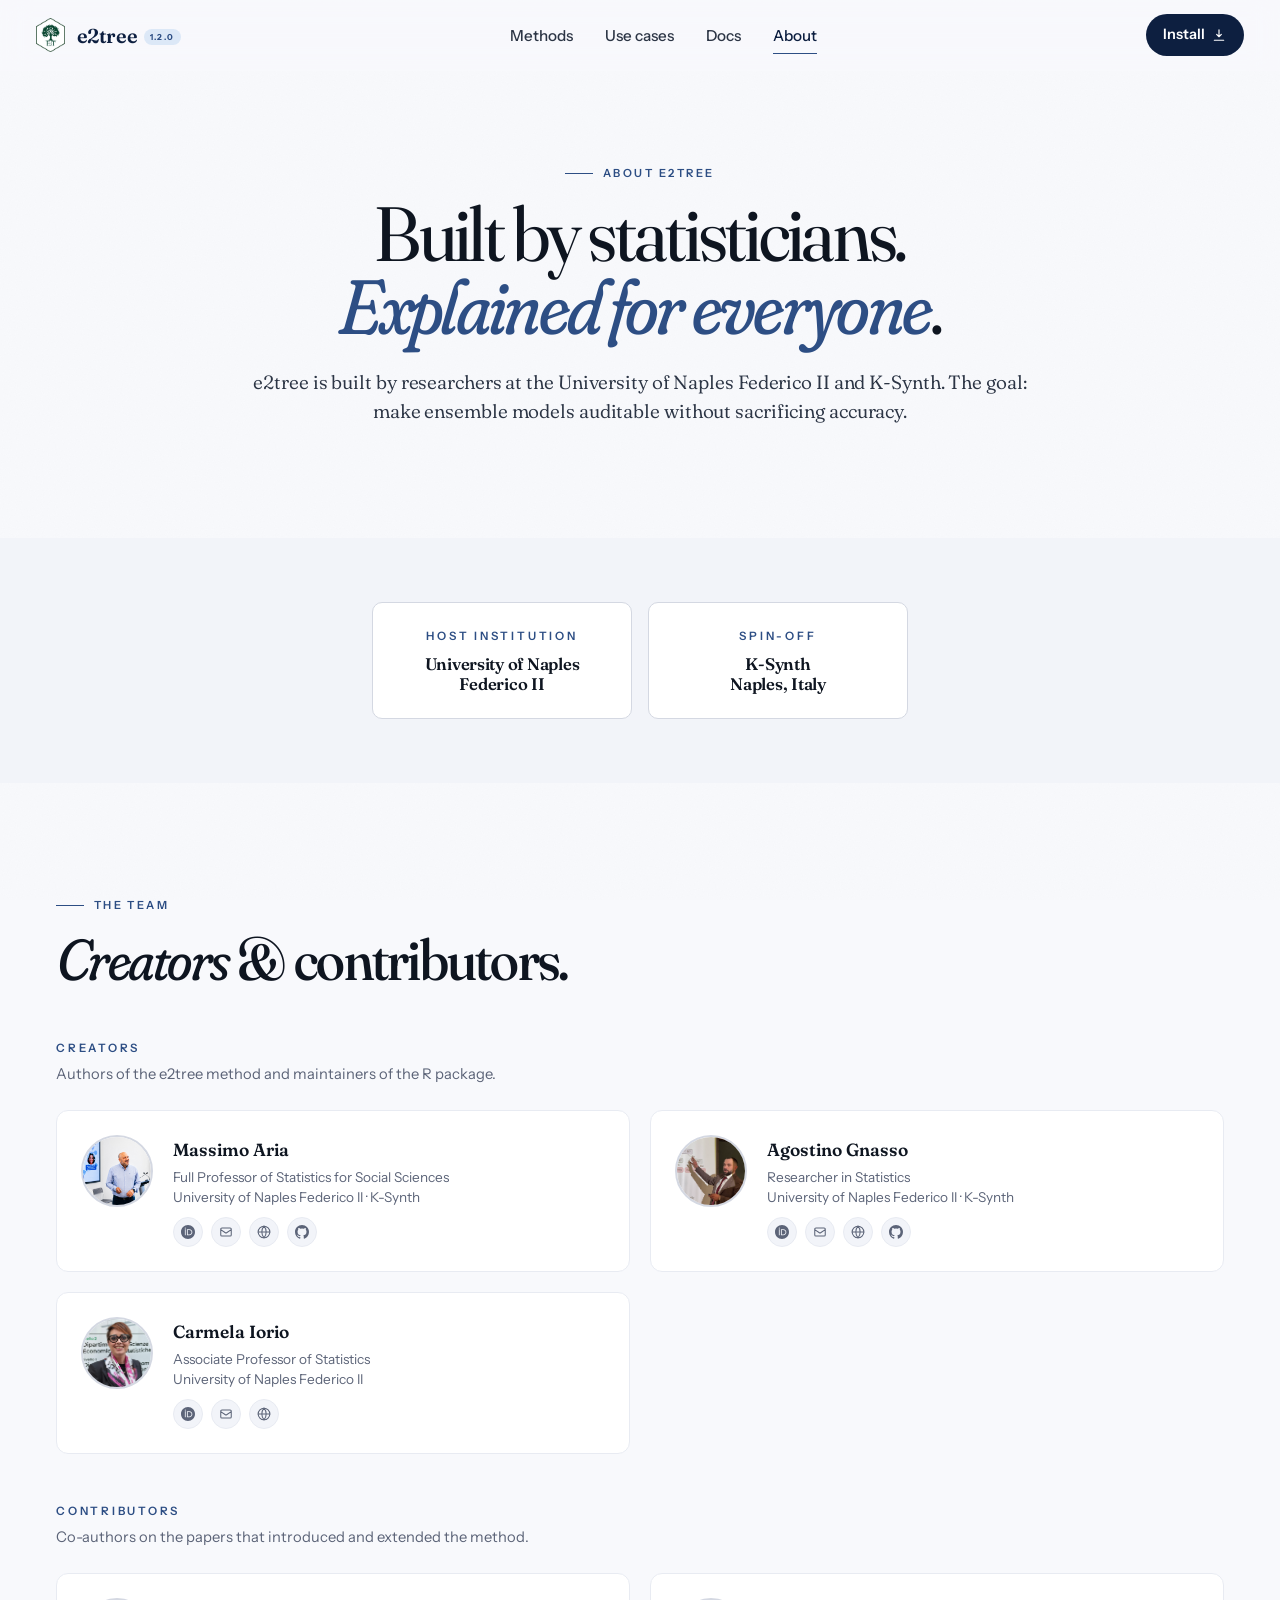
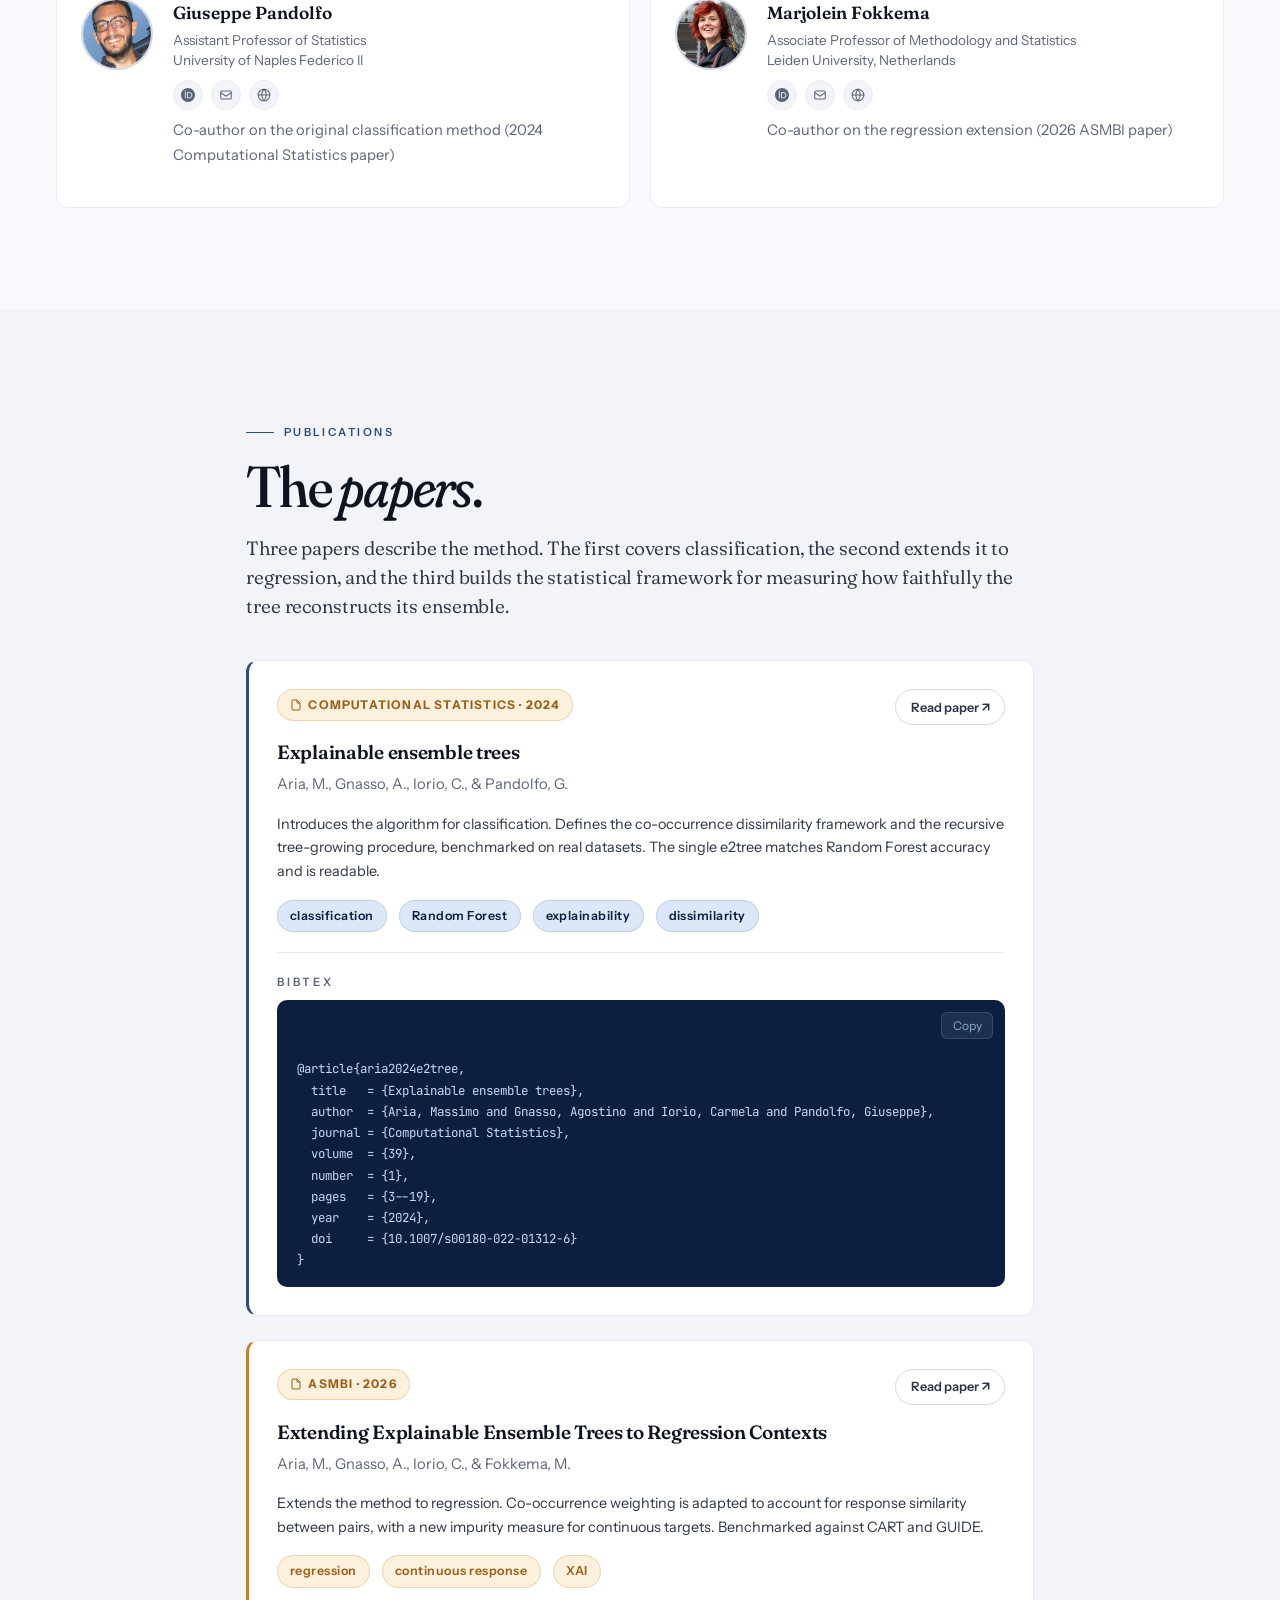
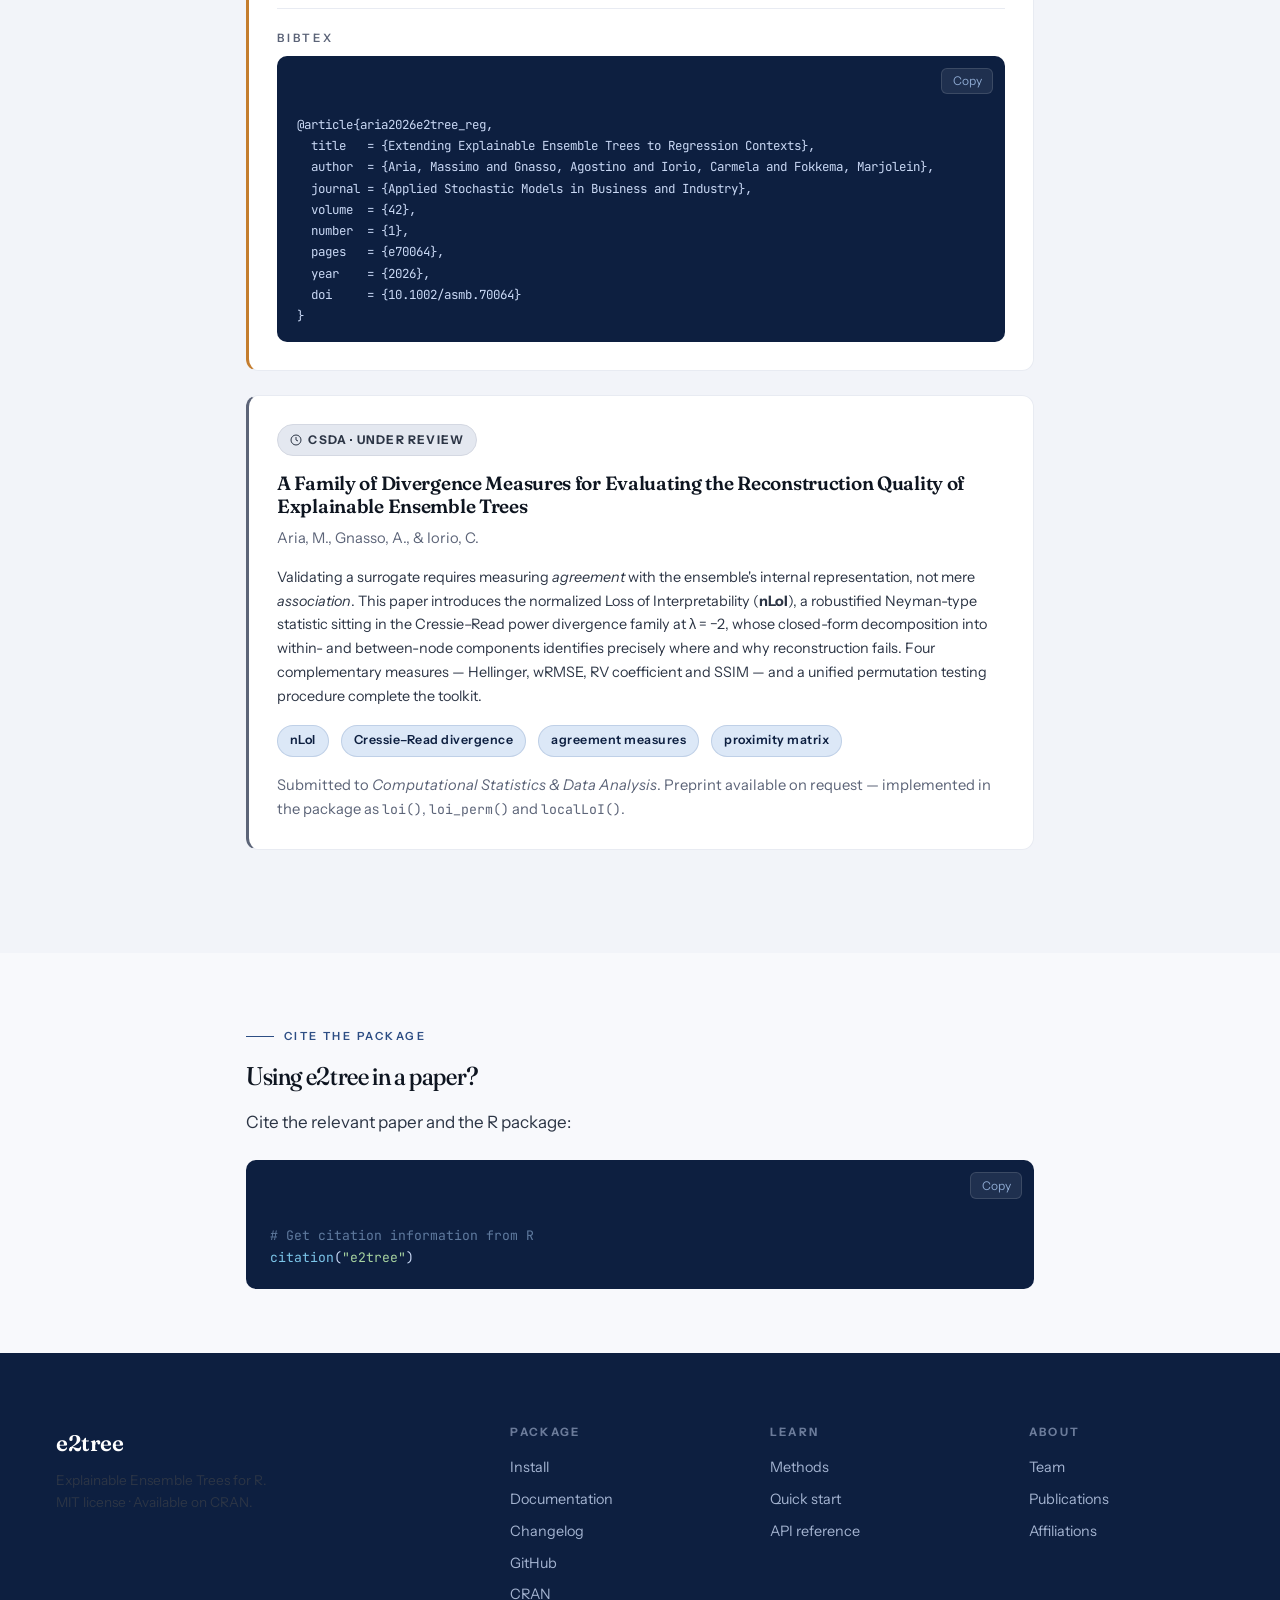
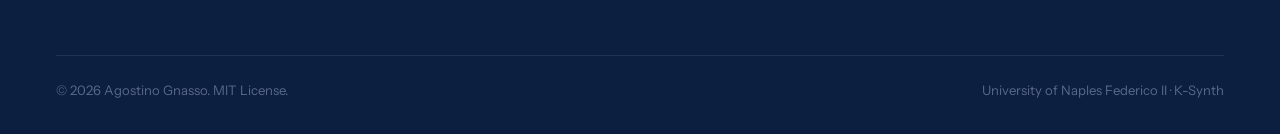
==== commit 05dc639f: "“update”" ====
--- a/about.html
+++ b/about.html
@@ -104,7 +104,7 @@
 
       <!-- Massimo Aria -->
       <div class="person fade-in">
-        <div class="person-avatar-placeholder">MA</div>
+        <img src="images/persons/massimoaria.jpg" alt="Massimo Aria" class="person-avatar">
         <div>
           <div class="person-name">Massimo Aria</div>
           <div class="person-role">Full Professor of Statistics for Social Sciences<br>University of Naples Federico II · K-Synth</div>
@@ -127,7 +127,7 @@
 
       <!-- Agostino Gnasso -->
       <div class="person fade-in fade-in-delay-1">
-        <div class="person-avatar-placeholder">AG</div>
+        <img src="images/persons/agostinognasso.jpg" alt="Agostino Gnasso" class="person-avatar">
         <div>
           <div class="person-name">Agostino Gnasso</div>
           <div class="person-role">Researcher in Statistics<br>University of Naples Federico II · K-Synth</div>
@@ -138,7 +138,10 @@
             <a href="mailto:Agostino.gnasso@unina.it" aria-label="Email">
               <svg viewBox="0 0 24 24" fill="none" stroke="currentColor" stroke-width="1.8" stroke-linecap="round"><path d="M3 8l7.89 5.26a2 2 0 002.22 0L21 8M5 19h14a2 2 0 002-2V7a2 2 0 00-2-2H5a2 2 0 00-2 2v10a2 2 0 002 2z"/></svg>
             </a>
-            <a href="https://agostinognasso.github.io/" target="_blank" rel="noopener" aria-label="Website">
+            <a href="https://agostinognasso.com/" target="_blank" rel="noopener" aria-label="Website">
+              <svg viewBox="0 0 24 24" fill="none" stroke="currentColor" stroke-width="1.8" stroke-linecap="round"><circle cx="12" cy="12" r="10"/><path d="M2 12h20M12 2a15.3 15.3 0 010 20M12 2a15.3 15.3 0 000 20"/></svg>
+            </a>
+            <a href="https://github.com/agostinognasso" target="_blank" rel="noopener" aria-label="GitHub">
               <svg viewBox="0 0 24 24" fill="currentColor"><path d="M12 0C5.37 0 0 5.37 0 12c0 5.3 3.44 9.8 8.21 11.4.6.1.82-.26.82-.58v-2.17c-3.34.73-4.04-1.42-4.04-1.42-.55-1.39-1.33-1.76-1.33-1.76-1.09-.75.08-.73.08-.73 1.2.08 1.84 1.24 1.84 1.24 1.07 1.83 2.81 1.3 3.5 1 .11-.78.42-1.3.76-1.6-2.66-.3-5.47-1.33-5.47-5.93 0-1.31.47-2.38 1.24-3.22-.13-.3-.54-1.52.12-3.17 0 0 1.01-.32 3.3 1.23a11.5 11.5 0 016 0c2.29-1.55 3.3-1.23 3.3-1.23.66 1.65.25 2.87.12 3.17.77.84 1.24 1.91 1.24 3.22 0 4.61-2.81 5.62-5.48 5.92.43.37.82 1.1.82 2.22v3.29c0 .32.22.7.83.58C20.56 21.8 24 17.3 24 12 24 5.37 18.63 0 12 0z"/></svg>
             </a>
           </div>
@@ -147,16 +150,19 @@
 
       <!-- Carmela Iorio -->
       <div class="person fade-in">
-        <div class="person-avatar-placeholder">CI</div>
+        <img src="images/persons/carmelaiorio.jpeg" alt="Carmela Iorio" class="person-avatar">
         <div>
           <div class="person-name">Carmela Iorio</div>
-          <div class="person-role">Associate Professor of Statistics<br>University of Naples Federico II · K-Synth</div>
+          <div class="person-role">Associate Professor of Statistics<br>University of Naples Federico II</div>
           <div class="person-links">
             <a href="https://orcid.org/0000-0001-5622-4124" target="_blank" rel="noopener" aria-label="ORCID" class="orcid-link" title="ORCID: 0000-0001-5622-4124">
               <svg viewBox="0 0 24 24" fill="currentColor"><path d="M12 0C5.372 0 0 5.372 0 12s5.372 12 12 12 12-5.372 12-12S18.628 0 12 0zM7.369 4.378c.525 0 .947.431.947.947s-.422.947-.947.947a.95.95 0 01-.947-.947c0-.525.422-.947.947-.947zm-.722 3.038h1.444v10.041H6.647V7.416zm3.562 0h3.9c3.712 0 5.344 2.653 5.344 5.025 0 2.578-2.016 5.025-5.325 5.025h-3.919V7.416zm1.444 1.303v7.444h2.297c3.272 0 4.022-2.484 4.022-3.722 0-2.016-1.284-3.722-4.097-3.722h-2.222z"/></svg>
             </a>
             <a href="mailto:carmela.iorio@unina.it" aria-label="Email">
               <svg viewBox="0 0 24 24" fill="none" stroke="currentColor" stroke-width="1.8" stroke-linecap="round"><path d="M3 8l7.89 5.26a2 2 0 002.22 0L21 8M5 19h14a2 2 0 002-2V7a2 2 0 00-2-2H5a2 2 0 00-2 2v10a2 2 0 002 2z"/></svg>
+            </a>
+            <a href="https://www.docenti.unina.it/teacher/4341524d454c41494f52494f52494f434d4c38354336324638333951/profile/references" target="_blank" rel="noopener" aria-label="Website">
+              <svg viewBox="0 0 24 24" fill="none" stroke="currentColor" stroke-width="1.8" stroke-linecap="round"><circle cx="12" cy="12" r="10"/><path d="M2 12h20M12 2a15.3 15.3 0 010 20M12 2a15.3 15.3 0 000 20"/></svg>
             </a>
           </div>
         </div>
@@ -173,7 +179,7 @@
 
       <!-- Giuseppe Pandolfo (classification paper) -->
       <div class="person fade-in">
-        <div class="person-avatar-placeholder">GP</div>
+        <img src="images/persons/giuseppepandolfo.jpeg" alt="Giuseppe Pandolfo" class="person-avatar">
         <div>
           <div class="person-name">Giuseppe Pandolfo</div>
           <div class="person-role">Assistant Professor of Statistics<br>University of Naples Federico II</div>
@@ -184,6 +190,9 @@
             <a href="mailto:giuseppe.pandolfo@unina.it" aria-label="Email">
               <svg viewBox="0 0 24 24" fill="none" stroke="currentColor" stroke-width="1.8" stroke-linecap="round"><path d="M3 8l7.89 5.26a2 2 0 002.22 0L21 8M5 19h14a2 2 0 002-2V7a2 2 0 00-2-2H5a2 2 0 00-2 2v10a2 2 0 002 2z"/></svg>
             </a>
+            <a href="https://www.docenti.unina.it/teacher/474955534550504550414e444f4c464f504e4447505038335231364437303843/profile/references" target="_blank" rel="noopener" aria-label="Website">
+              <svg viewBox="0 0 24 24" fill="none" stroke="currentColor" stroke-width="1.8" stroke-linecap="round"><circle cx="12" cy="12" r="10"/><path d="M2 12h20M12 2a15.3 15.3 0 010 20M12 2a15.3 15.3 0 000 20"/></svg>
+            </a>
           </div>
           <p class="small mt-2" style="color: var(--ink-muted);">Co-author on the original classification method (2024 Computational Statistics paper)</p>
         </div>
@@ -191,7 +200,7 @@
 
       <!-- Marjolein Fokkema (regression paper) -->
       <div class="person fade-in fade-in-delay-1">
-        <div class="person-avatar-placeholder">MF</div>
+        <img src="images/persons/marjoleinfokkema.jpeg" alt="Marjolein Fokkema" class="person-avatar">
         <div>
           <div class="person-name">Marjolein Fokkema</div>
           <div class="person-role">Associate Professor of Methodology and Statistics<br>Leiden University, Netherlands</div>
@@ -201,6 +210,9 @@
             </a>
             <a href="mailto:m.fokkema@fsw.leidenuniv.nl" aria-label="Email">
               <svg viewBox="0 0 24 24" fill="none" stroke="currentColor" stroke-width="1.8" stroke-linecap="round"><path d="M3 8l7.89 5.26a2 2 0 002.22 0L21 8M5 19h14a2 2 0 002-2V7a2 2 0 00-2-2H5a2 2 0 00-2 2v10a2 2 0 002 2z"/></svg>
+            </a>
+            <a href="https://www.marjoleinfokkema.nl/" target="_blank" rel="noopener" aria-label="Website">
+              <svg viewBox="0 0 24 24" fill="none" stroke="currentColor" stroke-width="1.8" stroke-linecap="round"><circle cx="12" cy="12" r="10"/><path d="M2 12h20M12 2a15.3 15.3 0 010 20M12 2a15.3 15.3 0 000 20"/></svg>
             </a>
           </div>
           <p class="small mt-2" style="color: var(--ink-muted);">Co-author on the regression extension (2026 ASMBI paper)</p>
